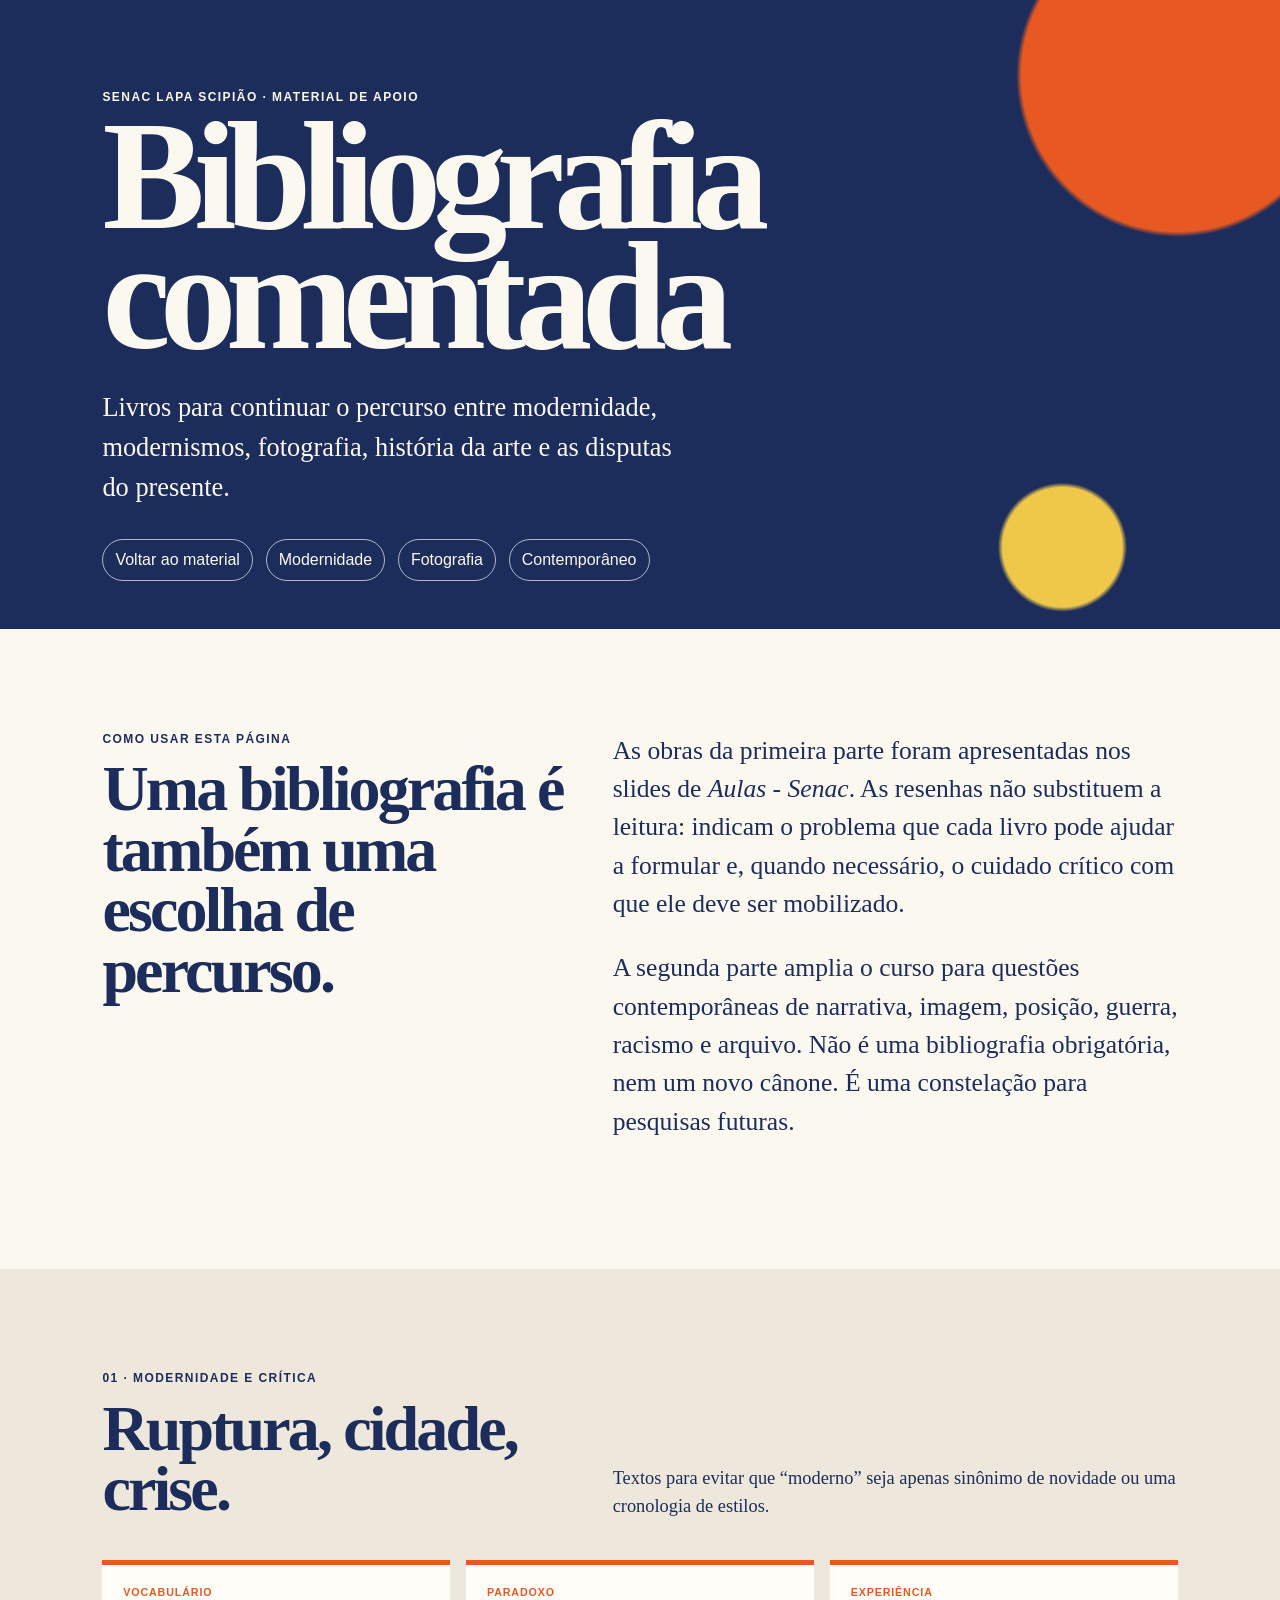
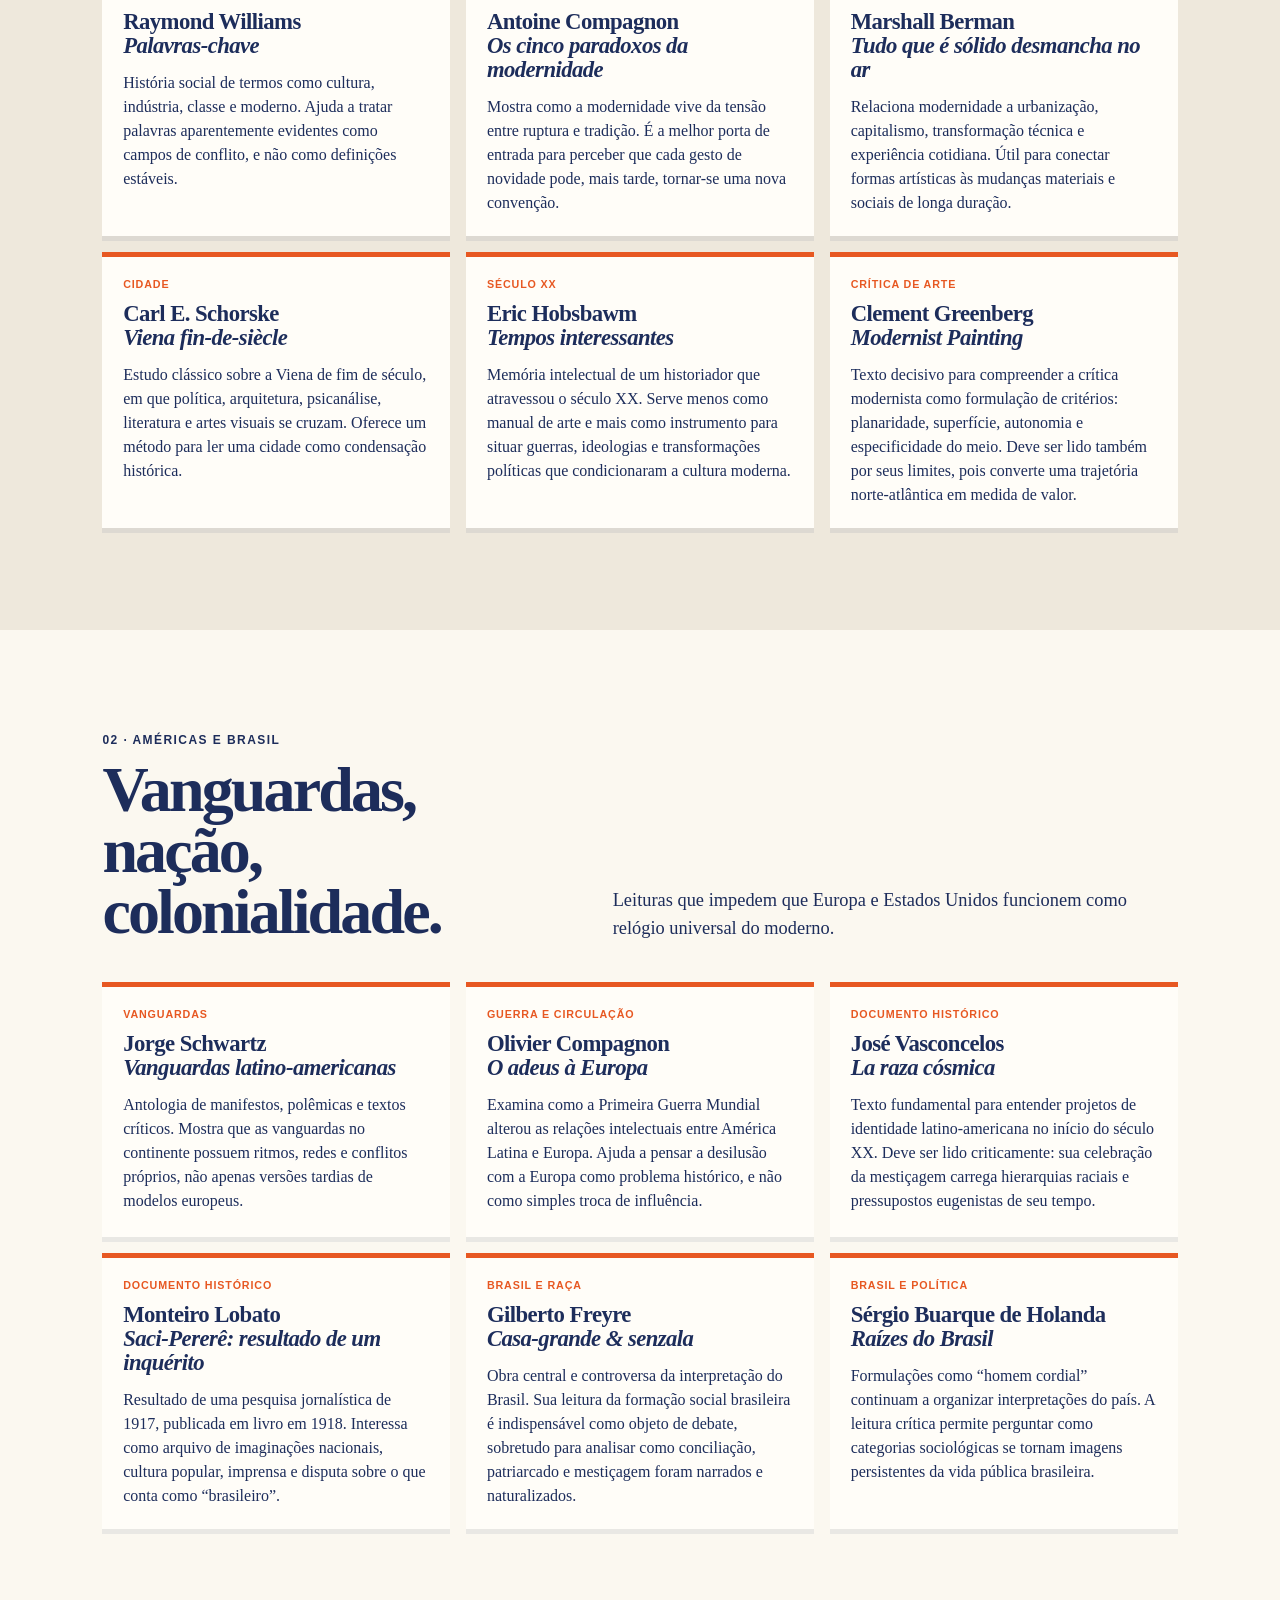
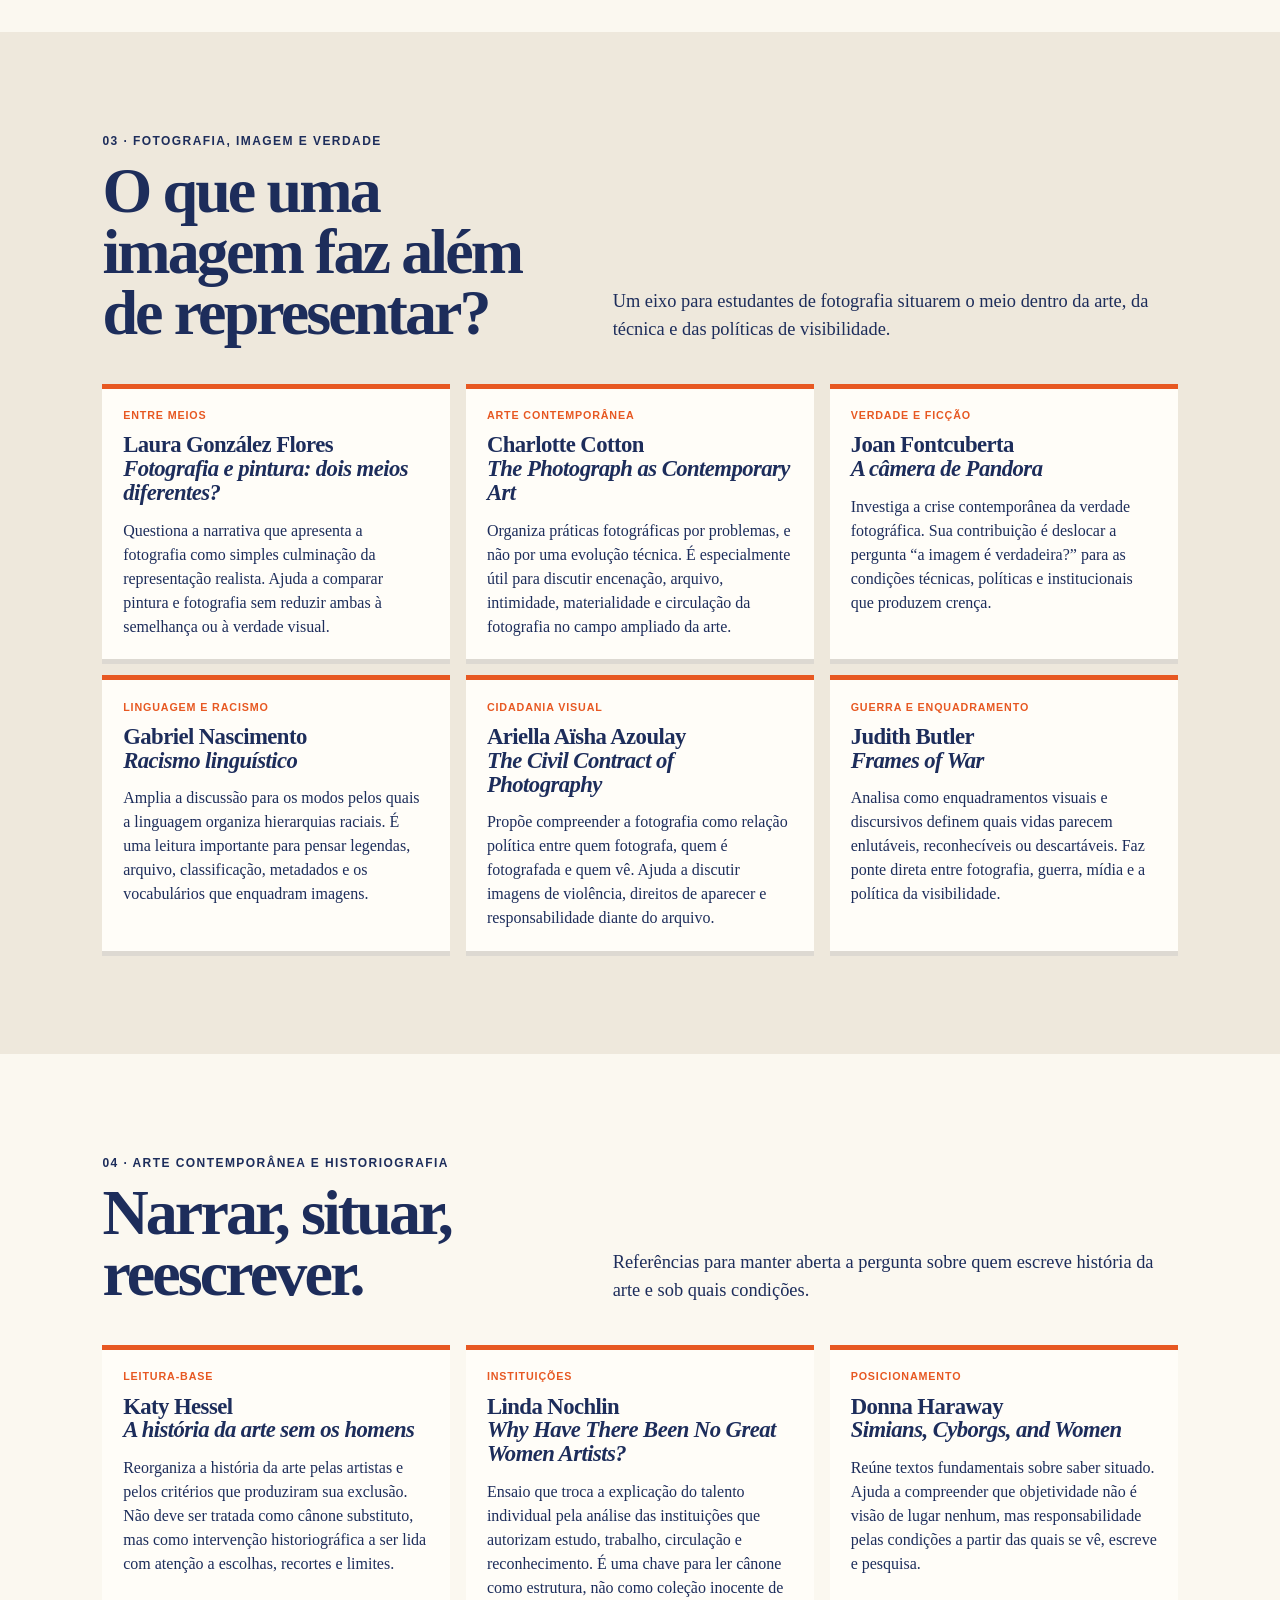
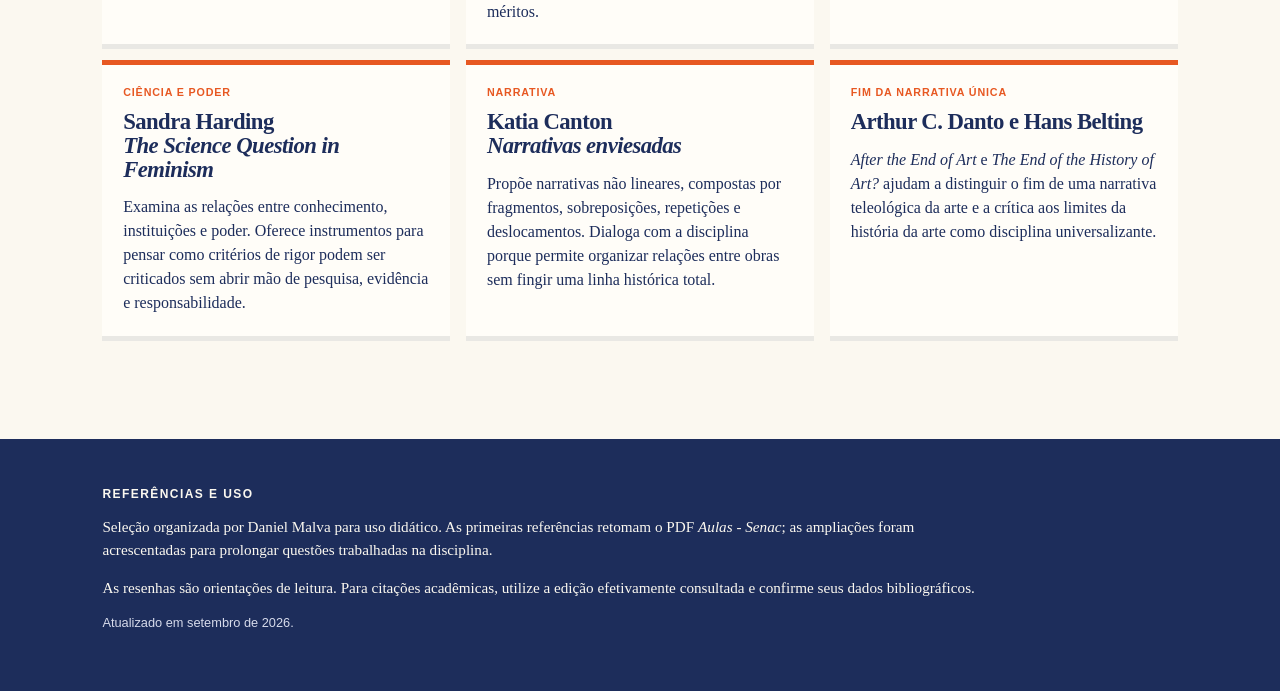
==== bibliografia.html @ ecb574e6 "Adiciona bibliografia comentada ao material de modernismo" ====
<!doctype html>
<html lang="pt-BR">
  <head>
    <meta charset="utf-8">
    <meta name="viewport" content="width=device-width, initial-scale=1">
    <meta name="description" content="Bibliografia comentada para o material Moderno e modernismo do Senac Lapa Scipião.">
    <title>Bibliografia comentada | Moderno e modernismo</title>
    <link rel="stylesheet" href="assets/styles.css">
  </head>
  <body>
    <a class="skip-link" href="#conteudo">Ir para o conteúdo</a>
    <header class="hero bibliography-hero">
      <p class="eyebrow">Senac Lapa Scipião · material de apoio</p>
      <h1>Bibliografia<br>comentada</h1>
      <p class="hero-copy">Livros para continuar o percurso entre modernidade, modernismos, fotografia, história da arte e as disputas do presente.</p>
      <nav aria-label="Navegação principal"><a href="index.html">Voltar ao material</a><a href="#modernidade">Modernidade</a><a href="#fotografia">Fotografia</a><a href="#contemporaneo">Contemporâneo</a></nav>
    </header>
    <main id="conteudo">
      <section class="section intro-grid" aria-labelledby="como-usar">
        <div><p class="eyebrow">Como usar esta página</p><h2 id="como-usar">Uma bibliografia é também uma escolha de percurso.</h2></div>
        <div class="prose"><p>As obras da primeira parte foram apresentadas nos slides de <em>Aulas - Senac</em>. As resenhas não substituem a leitura: indicam o problema que cada livro pode ajudar a formular e, quando necessário, o cuidado crítico com que ele deve ser mobilizado.</p><p>A segunda parte amplia o curso para questões contemporâneas de narrativa, imagem, posição, guerra, racismo e arquivo. Não é uma bibliografia obrigatória, nem um novo cânone. É uma constelação para pesquisas futuras.</p></div>
      </section>

      <section id="modernidade" class="section reading-section">
        <div class="section-heading"><div><p class="eyebrow">01 · modernidade e crítica</p><h2>Ruptura, cidade, crise.</h2></div><p>Textos para evitar que “moderno” seja apenas sinônimo de novidade ou uma cronologia de estilos.</p></div>
        <div class="reading-grid">
          <article class="reading-card"><p class="tag">Vocabulário</p><h3>Raymond Williams<br><em>Palavras-chave</em></h3><p>História social de termos como cultura, indústria, classe e moderno. Ajuda a tratar palavras aparentemente evidentes como campos de conflito, e não como definições estáveis.</p></article>
          <article class="reading-card"><p class="tag">Paradoxo</p><h3>Antoine Compagnon<br><em>Os cinco paradoxos da modernidade</em></h3><p>Mostra como a modernidade vive da tensão entre ruptura e tradição. É a melhor porta de entrada para perceber que cada gesto de novidade pode, mais tarde, tornar-se uma nova convenção.</p></article>
          <article class="reading-card"><p class="tag">Experiência</p><h3>Marshall Berman<br><em>Tudo que é sólido desmancha no ar</em></h3><p>Relaciona modernidade a urbanização, capitalismo, transformação técnica e experiência cotidiana. Útil para conectar formas artísticas às mudanças materiais e sociais de longa duração.</p></article>
          <article class="reading-card"><p class="tag">Cidade</p><h3>Carl E. Schorske<br><em>Viena fin-de-siècle</em></h3><p>Estudo clássico sobre a Viena de fim de século, em que política, arquitetura, psicanálise, literatura e artes visuais se cruzam. Oferece um método para ler uma cidade como condensação histórica.</p></article>
          <article class="reading-card"><p class="tag">Século XX</p><h3>Eric Hobsbawm<br><em>Tempos interessantes</em></h3><p>Memória intelectual de um historiador que atravessou o século XX. Serve menos como manual de arte e mais como instrumento para situar guerras, ideologias e transformações políticas que condicionaram a cultura moderna.</p></article>
          <article class="reading-card"><p class="tag">Crítica de arte</p><h3>Clement Greenberg<br><em>Modernist Painting</em></h3><p>Texto decisivo para compreender a crítica modernista como formulação de critérios: planaridade, superfície, autonomia e especificidade do meio. Deve ser lido também por seus limites, pois converte uma trajetória norte-atlântica em medida de valor.</p></article>
        </div>
      </section>

      <section class="section reading-section" aria-labelledby="americas">
        <div class="section-heading"><div><p class="eyebrow">02 · Américas e Brasil</p><h2 id="americas">Vanguardas, nação, colonialidade.</h2></div><p>Leituras que impedem que Europa e Estados Unidos funcionem como relógio universal do moderno.</p></div>
        <div class="reading-grid">
          <article class="reading-card"><p class="tag">Vanguardas</p><h3>Jorge Schwartz<br><em>Vanguardas latino-americanas</em></h3><p>Antologia de manifestos, polêmicas e textos críticos. Mostra que as vanguardas no continente possuem ritmos, redes e conflitos próprios, não apenas versões tardias de modelos europeus.</p></article>
          <article class="reading-card"><p class="tag">Guerra e circulação</p><h3>Olivier Compagnon<br><em>O adeus à Europa</em></h3><p>Examina como a Primeira Guerra Mundial alterou as relações intelectuais entre América Latina e Europa. Ajuda a pensar a desilusão com a Europa como problema histórico, e não como simples troca de influência.</p></article>
          <article class="reading-card"><p class="tag">Documento histórico</p><h3>José Vasconcelos<br><em>La raza cósmica</em></h3><p>Texto fundamental para entender projetos de identidade latino-americana no início do século XX. Deve ser lido criticamente: sua celebração da mestiçagem carrega hierarquias raciais e pressupostos eugenistas de seu tempo.</p></article>
          <article class="reading-card"><p class="tag">Documento histórico</p><h3>Monteiro Lobato<br><em>Saci-Pererê: resultado de um inquérito</em></h3><p>Resultado de uma pesquisa jornalística de 1917, publicada em livro em 1918. Interessa como arquivo de imaginações nacionais, cultura popular, imprensa e disputa sobre o que conta como “brasileiro”.</p></article>
          <article class="reading-card"><p class="tag">Brasil e raça</p><h3>Gilberto Freyre<br><em>Casa-grande &amp; senzala</em></h3><p>Obra central e controversa da interpretação do Brasil. Sua leitura da formação social brasileira é indispensável como objeto de debate, sobretudo para analisar como conciliação, patriarcado e mestiçagem foram narrados e naturalizados.</p></article>
          <article class="reading-card"><p class="tag">Brasil e política</p><h3>Sérgio Buarque de Holanda<br><em>Raízes do Brasil</em></h3><p>Formulações como “homem cordial” continuam a organizar interpretações do país. A leitura crítica permite perguntar como categorias sociológicas se tornam imagens persistentes da vida pública brasileira.</p></article>
        </div>
      </section>

      <section id="fotografia" class="section reading-section">
        <div class="section-heading"><div><p class="eyebrow">03 · fotografia, imagem e verdade</p><h2>O que uma imagem faz além de representar?</h2></div><p>Um eixo para estudantes de fotografia situarem o meio dentro da arte, da técnica e das políticas de visibilidade.</p></div>
        <div class="reading-grid">
          <article class="reading-card"><p class="tag">Entre meios</p><h3>Laura González Flores<br><em>Fotografia e pintura: dois meios diferentes?</em></h3><p>Questiona a narrativa que apresenta a fotografia como simples culminação da representação realista. Ajuda a comparar pintura e fotografia sem reduzir ambas à semelhança ou à verdade visual.</p></article>
          <article class="reading-card"><p class="tag">Arte contemporânea</p><h3>Charlotte Cotton<br><em>The Photograph as Contemporary Art</em></h3><p>Organiza práticas fotográficas por problemas, e não por uma evolução técnica. É especialmente útil para discutir encenação, arquivo, intimidade, materialidade e circulação da fotografia no campo ampliado da arte.</p></article>
          <article class="reading-card"><p class="tag">Verdade e ficção</p><h3>Joan Fontcuberta<br><em>A câmera de Pandora</em></h3><p>Investiga a crise contemporânea da verdade fotográfica. Sua contribuição é deslocar a pergunta “a imagem é verdadeira?” para as condições técnicas, políticas e institucionais que produzem crença.</p></article>
          <article class="reading-card"><p class="tag">Linguagem e racismo</p><h3>Gabriel Nascimento<br><em>Racismo linguístico</em></h3><p>Amplia a discussão para os modos pelos quais a linguagem organiza hierarquias raciais. É uma leitura importante para pensar legendas, arquivo, classificação, metadados e os vocabulários que enquadram imagens.</p></article>
          <article class="reading-card"><p class="tag">Cidadania visual</p><h3>Ariella Aïsha Azoulay<br><em>The Civil Contract of Photography</em></h3><p>Propõe compreender a fotografia como relação política entre quem fotografa, quem é fotografada e quem vê. Ajuda a discutir imagens de violência, direitos de aparecer e responsabilidade diante do arquivo.</p></article>
          <article class="reading-card"><p class="tag">Guerra e enquadramento</p><h3>Judith Butler<br><em>Frames of War</em></h3><p>Analisa como enquadramentos visuais e discursivos definem quais vidas parecem enlutáveis, reconhecíveis ou descartáveis. Faz ponte direta entre fotografia, guerra, mídia e a política da visibilidade.</p></article>
        </div>
      </section>

      <section id="contemporaneo" class="section reading-section">
        <div class="section-heading"><div><p class="eyebrow">04 · arte contemporânea e historiografia</p><h2>Narrar, situar, reescrever.</h2></div><p>Referências para manter aberta a pergunta sobre quem escreve história da arte e sob quais condições.</p></div>
        <div class="reading-grid">
          <article class="reading-card"><p class="tag">Leitura-base</p><h3>Katy Hessel<br><em>A história da arte sem os homens</em></h3><p>Reorganiza a história da arte pelas artistas e pelos critérios que produziram sua exclusão. Não deve ser tratada como cânone substituto, mas como intervenção historiográfica a ser lida com atenção a escolhas, recortes e limites.</p></article>
          <article class="reading-card"><p class="tag">Instituições</p><h3>Linda Nochlin<br><em>Why Have There Been No Great Women Artists?</em></h3><p>Ensaio que troca a explicação do talento individual pela análise das instituições que autorizam estudo, trabalho, circulação e reconhecimento. É uma chave para ler cânone como estrutura, não como coleção inocente de méritos.</p></article>
          <article class="reading-card"><p class="tag">Posicionamento</p><h3>Donna Haraway<br><em>Simians, Cyborgs, and Women</em></h3><p>Reúne textos fundamentais sobre saber situado. Ajuda a compreender que objetividade não é visão de lugar nenhum, mas responsabilidade pelas condições a partir das quais se vê, escreve e pesquisa.</p></article>
          <article class="reading-card"><p class="tag">Ciência e poder</p><h3>Sandra Harding<br><em>The Science Question in Feminism</em></h3><p>Examina as relações entre conhecimento, instituições e poder. Oferece instrumentos para pensar como critérios de rigor podem ser criticados sem abrir mão de pesquisa, evidência e responsabilidade.</p></article>
          <article class="reading-card"><p class="tag">Narrativa</p><h3>Katia Canton<br><em>Narrativas enviesadas</em></h3><p>Propõe narrativas não lineares, compostas por fragmentos, sobreposições, repetições e deslocamentos. Dialoga com a disciplina porque permite organizar relações entre obras sem fingir uma linha histórica total.</p></article>
          <article class="reading-card"><p class="tag">Fim da narrativa única</p><h3>Arthur C. Danto e Hans Belting</h3><p><em>After the End of Art</em> e <em>The End of the History of Art?</em> ajudam a distinguir o fim de uma narrativa teleológica da arte e a crítica aos limites da história da arte como disciplina universalizante.</p></article>
        </div>
      </section>
    </main>
    <footer><p class="eyebrow">Referências e uso</p><p>Seleção organizada por Daniel Malva para uso didático. As primeiras referências retomam o PDF <em>Aulas - Senac</em>; as ampliações foram acrescentadas para prolongar questões trabalhadas na disciplina.</p><p>As resenhas são orientações de leitura. Para citações acadêmicas, utilize a edição efetivamente consultada e confirme seus dados bibliográficos.</p><p class="footer-note">Atualizado em setembro de 2026.</p></footer>
  </body>
</html>
---- assets/styles.css ----
:root {
  --ink: #1d2d5b;
  --paper: #fbf8f0;
  --accent: #e75822;
  --yellow: #efc84a;
  --line: #c7c1b4;
  --muted: #5e615f;
}

* { box-sizing: border-box; }
html { scroll-behavior: smooth; }
body {
  margin: 0;
  color: var(--ink);
  background: var(--paper);
  font-family: Georgia, "Times New Roman", serif;
  line-height: 1.5;
  overflow-x: hidden;
}

.skip-link { position: absolute; left: -9999px; }
.skip-link:focus { left: 1rem; top: 1rem; z-index: 20; background: #fff; padding: .5rem; }

.hero {
  min-height: 75vh;
  padding: clamp(2rem, 7vw, 7rem) clamp(1.3rem, 8vw, 10rem) 3rem;
  display: grid;
  align-content: center;
  background: var(--ink);
  color: var(--paper);
  overflow: hidden;
  background-image: radial-gradient(circle at 92% 12%, var(--accent) 0 12%, transparent 12.4%), radial-gradient(circle at 83% 87%, var(--yellow) 0 5%, transparent 5.4%);
}

.eyebrow { margin: 0 0 .8rem; text-transform: uppercase; letter-spacing: .12em; font: 700 .75rem/1.2 Arial, sans-serif; }
h1, h2, p { max-width: 70rem; }
h1 { max-width: 50rem; margin: 0; font-size: clamp(4rem, 12vw, 10rem); line-height: .78; letter-spacing: -.07em; }
h2 { margin: 0; font-size: clamp(2.2rem, 5vw, 4.7rem); line-height: .95; letter-spacing: -.045em; }
.hero-copy { max-width: 36rem; margin: 2rem 0; font-size: clamp(1.15rem, 2.2vw, 1.65rem); }
nav { display: flex; flex-wrap: wrap; gap: .8rem; font-family: Arial, sans-serif; }
nav a { color: inherit; border: 1px solid rgba(255,255,255,.65); padding: .5rem .75rem; text-decoration: none; border-radius: 999px; }
nav a:hover, nav a:focus { color: var(--ink); background: var(--paper); }

.section { padding: clamp(3.5rem, 8vw, 8rem) clamp(1.3rem, 8vw, 10rem); }
.intro-grid, .section-heading, .pathways { display: grid; grid-template-columns: minmax(0, .9fr) minmax(0, 1.1fr); gap: 3rem; }
.prose { font-size: clamp(1.2rem, 2vw, 1.6rem); }
.prose p:first-child { margin-top: 0; }
.quote-band { color: var(--paper); background: var(--accent); }
.quote-band p { margin: 0 0 1rem; font-size: clamp(1.6rem, 3.5vw, 3.2rem); line-height: 1.05; max-width: 60rem; }
.quote-band span { font-family: Arial, sans-serif; }
.section-heading > p { margin: 0; font-size: 1.15rem; align-self: end; }

.filters { display: flex; flex-wrap: wrap; gap: .55rem; margin: 2.5rem 0 1.5rem; }
.filter { border: 1px solid var(--ink); color: var(--ink); background: transparent; border-radius: 999px; padding: .5rem .75rem; font: 600 .85rem/1 Arial, sans-serif; cursor: pointer; }
.filter:hover, .filter:focus, .filter.is-active { background: var(--ink); color: var(--paper); }
.gallery { display: grid; grid-template-columns: repeat(auto-fit, minmax(220px, 1fr)); gap: 1rem; }
.card { display: grid; margin: 0; border: 1px solid var(--line); background: #fffdf8; }
.card[hidden] { display: none; }
.card img { display: block; width: 100%; aspect-ratio: 4 / 3; object-fit: cover; background: #e9e2d3; }
.card figcaption { padding: .9rem; }
.card figcaption span { display: block; color: var(--accent); text-transform: uppercase; letter-spacing: .08em; font: 700 .65rem/1.2 Arial, sans-serif; }
.card strong { display: block; margin: .4rem 0 .2rem; font-size: 1.2rem; }
.card small { color: var(--muted); font: .78rem/1.35 Arial, sans-serif; }

.pathways { background: #eee8dc; }
.pathways ol { margin: 0; padding-left: 1.4rem; font-size: 1.1rem; }
.pathways li { margin: 0 0 1.2rem; padding-left: .3rem; }
.questions { background: var(--yellow); }
.question-grid { display: grid; grid-template-columns: repeat(2, minmax(0, 1fr)); gap: 1px; margin-top: 2.5rem; background: var(--ink); border: 1px solid var(--ink); }
.question-grid p { margin: 0; padding: 1.2rem; background: var(--yellow); font-size: 1.25rem; }

.bibliography-hero { min-height: 62vh; }
.reading-section:nth-of-type(even) { background: #eee8dc; }
.reading-grid { display: grid; grid-template-columns: repeat(3, minmax(0, 1fr)); gap: 1rem; margin-top: 2.5rem; }
.reading-card { min-height: 255px; padding: 1.3rem; border-top: 5px solid var(--accent); background: #fffdf8; box-shadow: 0 5px 0 rgba(29,45,91,.08); }
.reading-card h3 { margin: .15rem 0 .85rem; font-size: 1.42rem; line-height: 1.05; letter-spacing: -.025em; }
.reading-card p { margin: 0; font-size: 1rem; }
.reading-card .tag { margin-bottom: .7rem; color: var(--accent); text-transform: uppercase; letter-spacing: .08em; font: 700 .67rem/1.2 Arial, sans-serif; }

footer { padding: 3rem clamp(1.3rem, 8vw, 10rem); background: var(--ink); color: var(--paper); font-size: .95rem; }
footer p { max-width: 55rem; }
.footer-note { color: #d7dbeb; font: .8rem Arial, sans-serif; }

@media (max-width: 720px) {
  .intro-grid, .section-heading, .pathways, .question-grid, .reading-grid { grid-template-columns: 1fr; }
  .hero { min-height: 65vh; }
  h1 {
    font-size: clamp(2.5rem, 11vw, 3.6rem);
    line-height: .96;
    letter-spacing: -.045em;
    max-inline-size: 100%;
    overflow-wrap: anywhere;
    padding-block: .08em;
  }
}
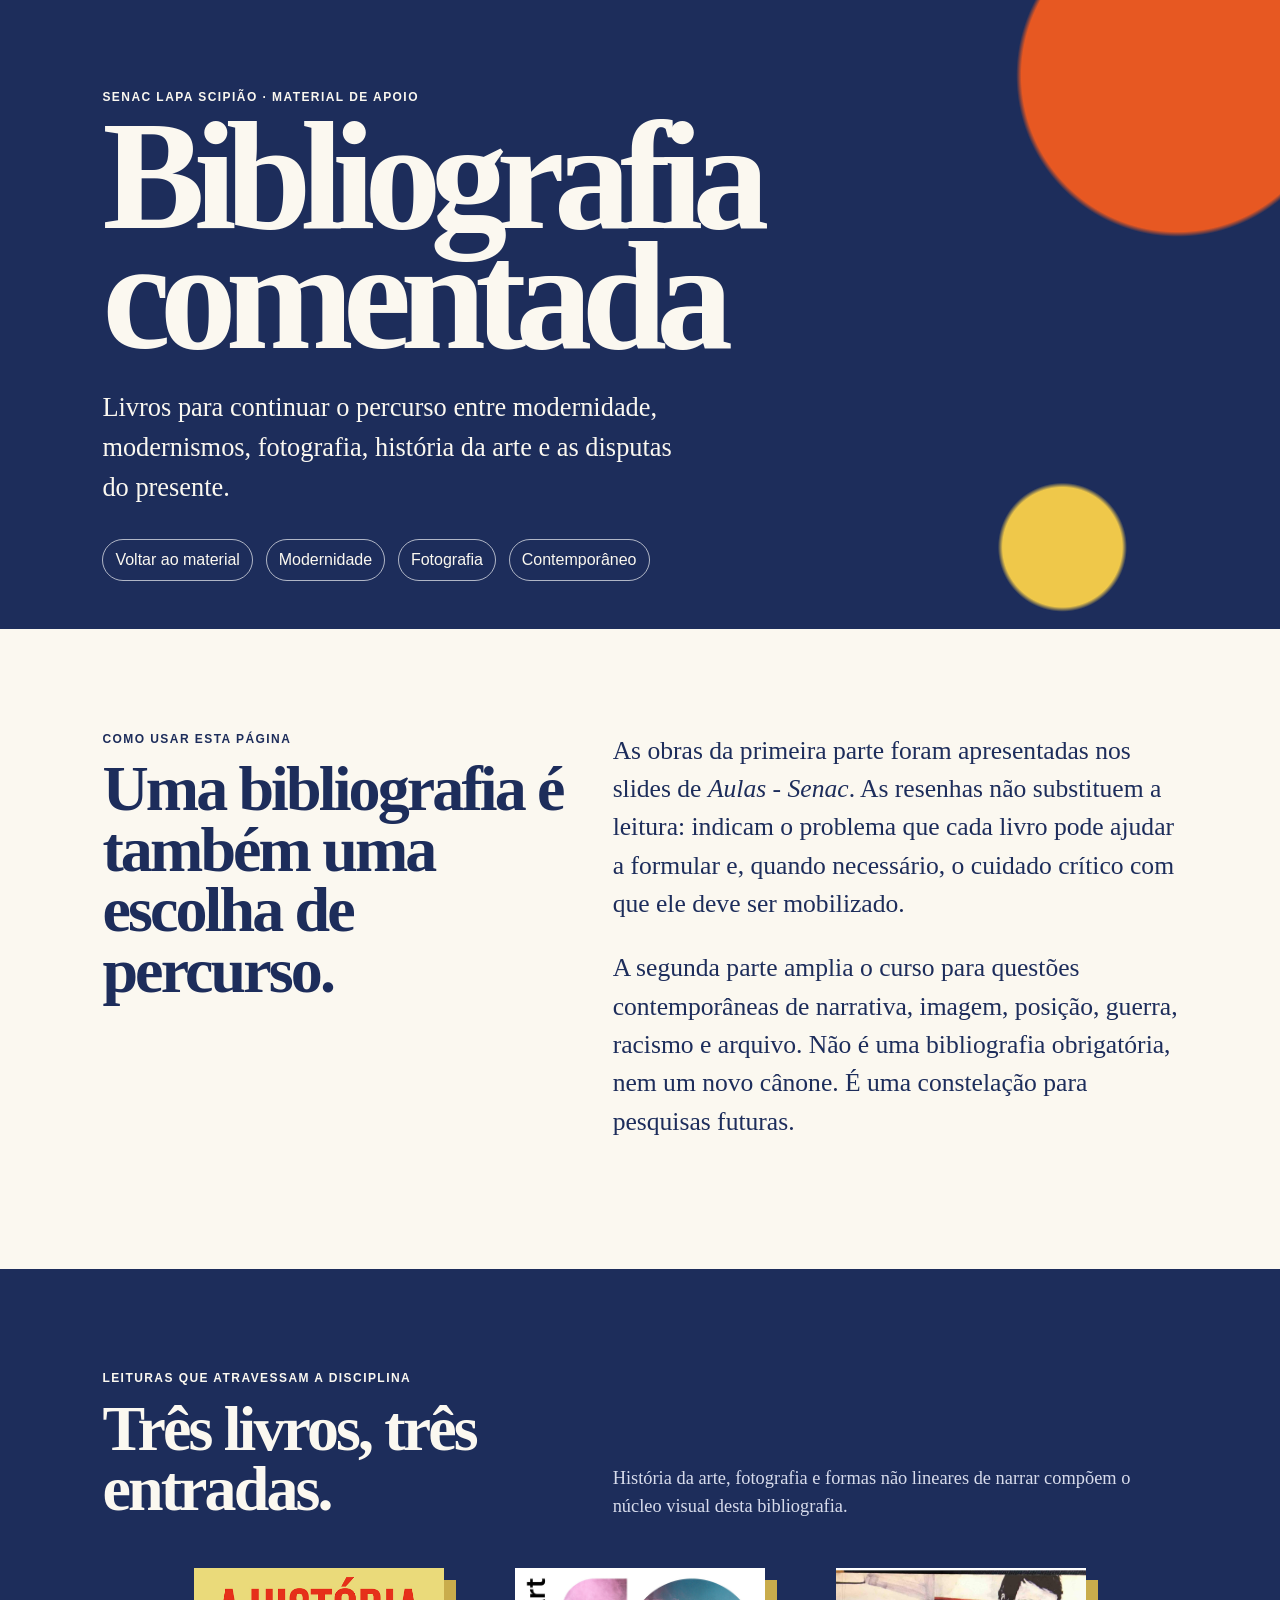
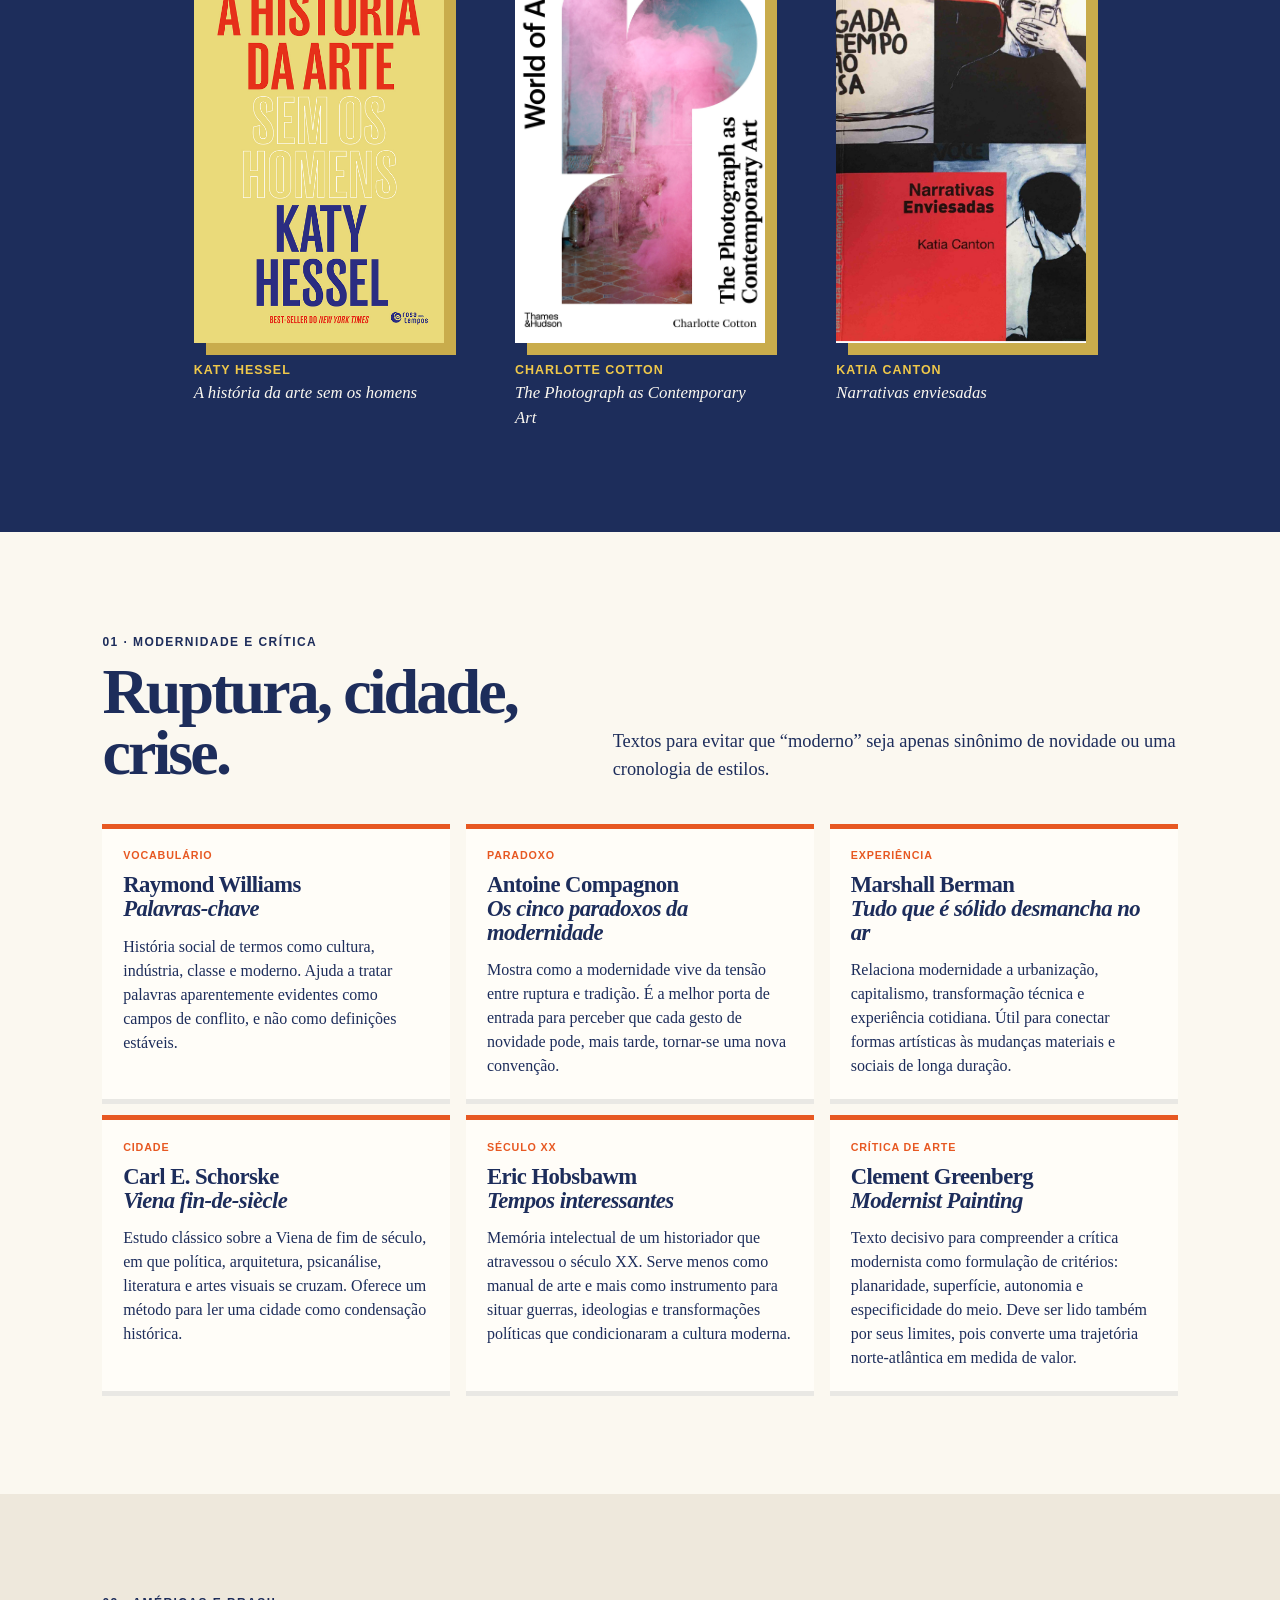
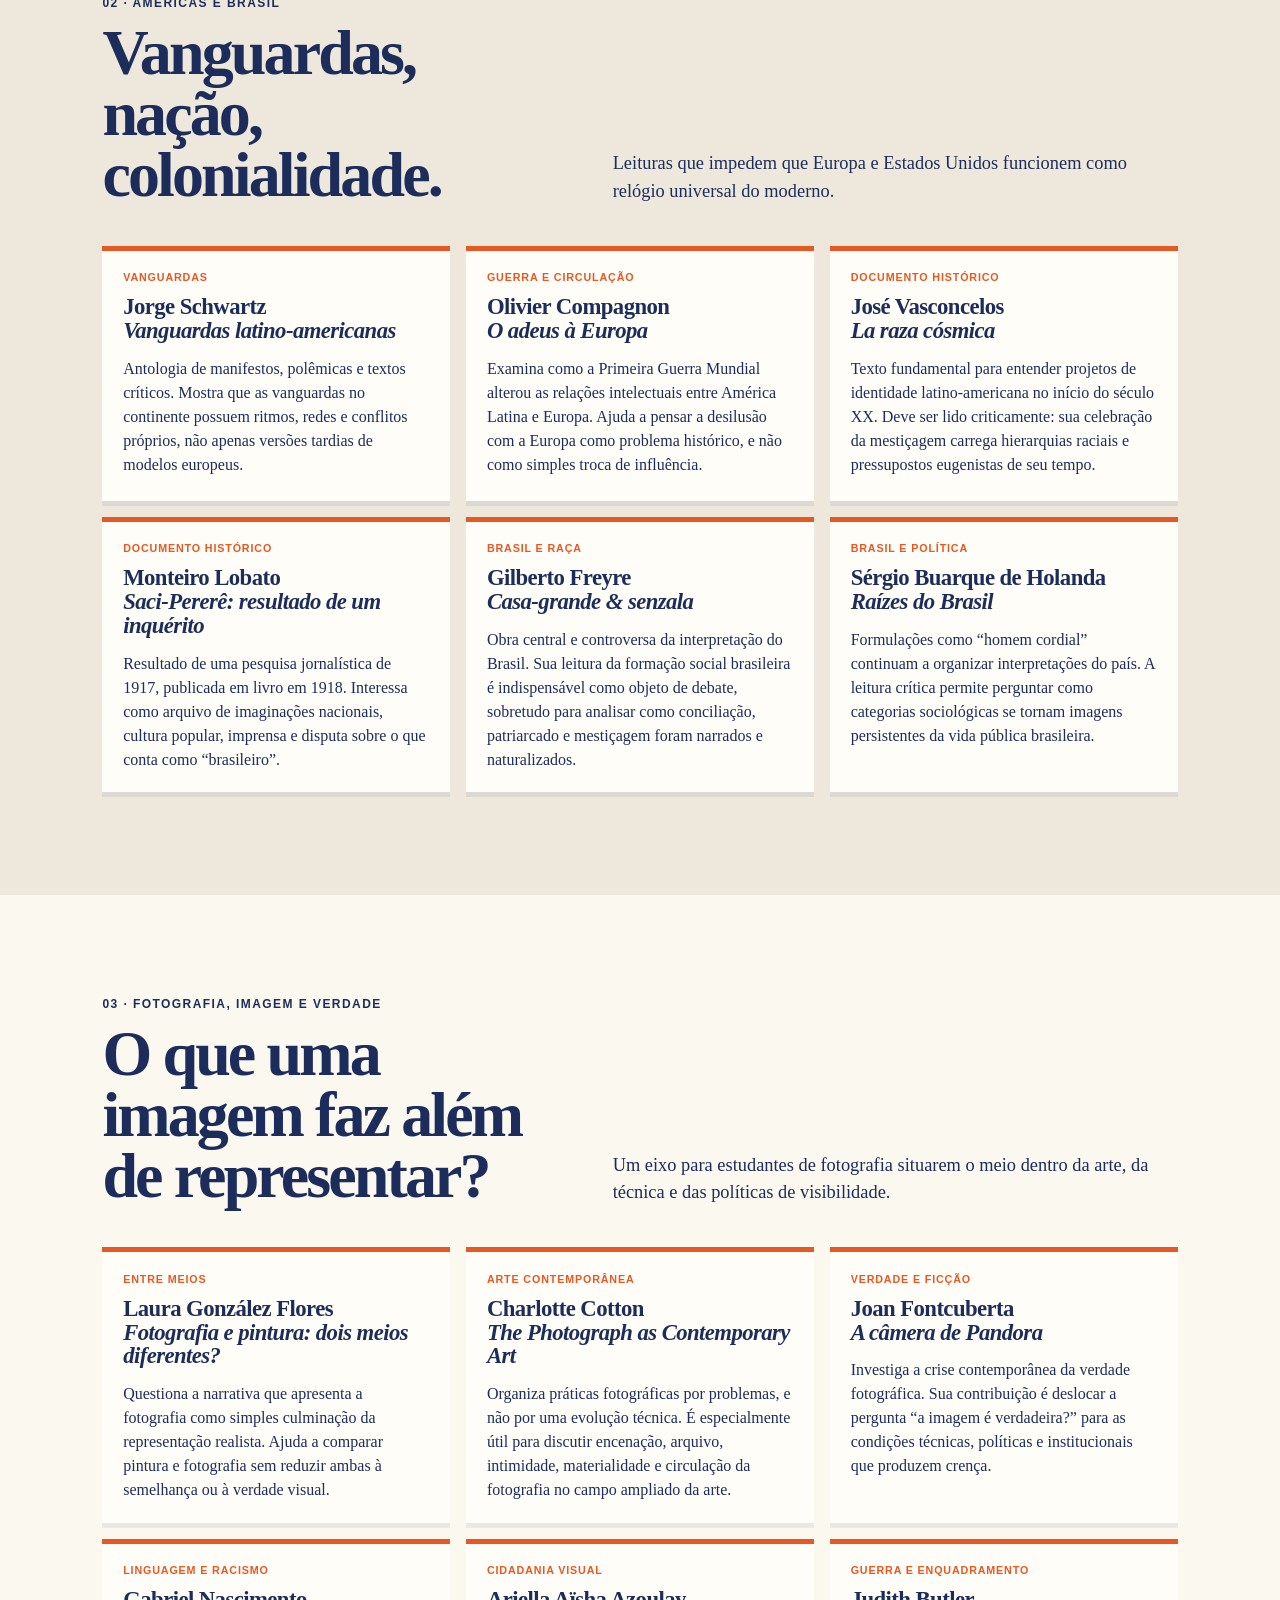
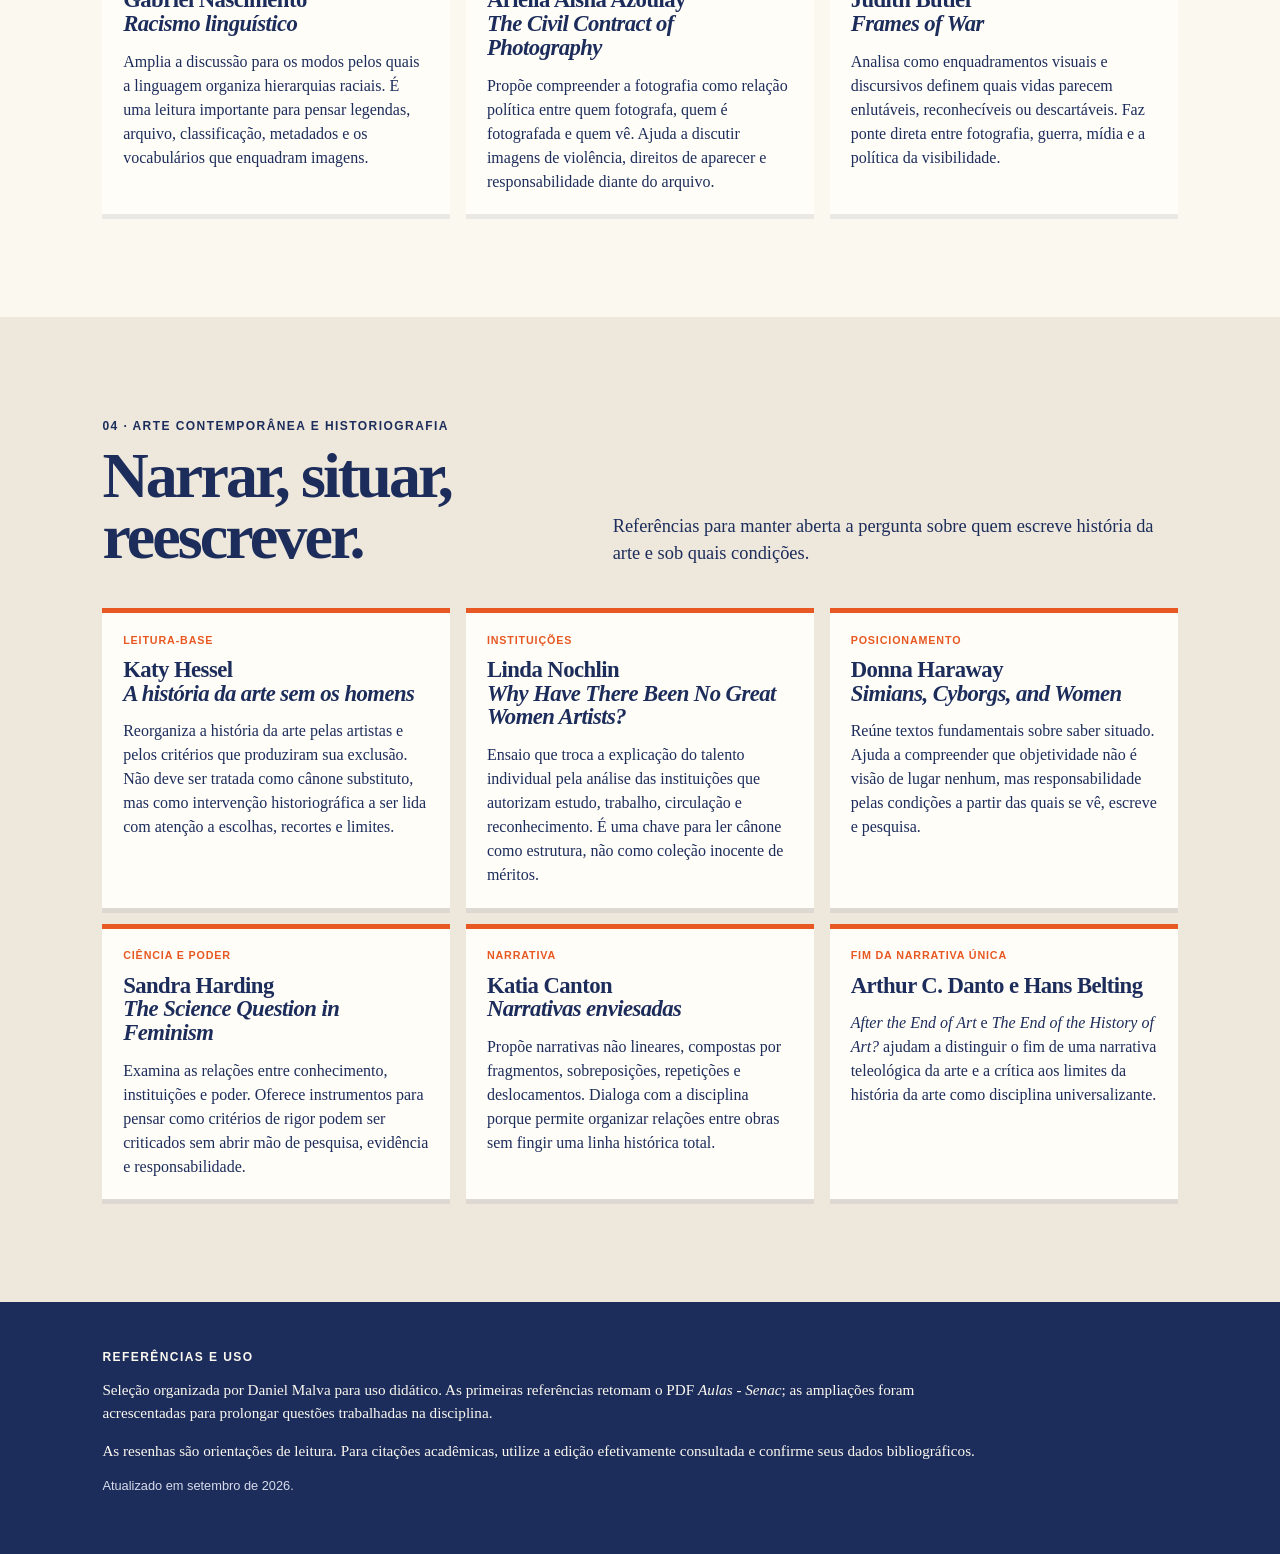
==== commit 74f962a3: "Adiciona capas às leituras centrais da bibliografia" ====
--- a/bibliografia.html
+++ b/bibliografia.html
@@ -19,6 +19,11 @@
       <section class="section intro-grid" aria-labelledby="como-usar">
         <div><p class="eyebrow">Como usar esta página</p><h2 id="como-usar">Uma bibliografia é também uma escolha de percurso.</h2></div>
         <div class="prose"><p>As obras da primeira parte foram apresentadas nos slides de <em>Aulas - Senac</em>. As resenhas não substituem a leitura: indicam o problema que cada livro pode ajudar a formular e, quando necessário, o cuidado crítico com que ele deve ser mobilizado.</p><p>A segunda parte amplia o curso para questões contemporâneas de narrativa, imagem, posição, guerra, racismo e arquivo. Não é uma bibliografia obrigatória, nem um novo cânone. É uma constelação para pesquisas futuras.</p></div>
+      </section>
+
+      <section class="section bookshelf-section" aria-labelledby="estantes-titulo">
+        <div class="section-heading"><div><p class="eyebrow">Leituras que atravessam a disciplina</p><h2 id="estantes-titulo">Três livros, três entradas.</h2></div><p>História da arte, fotografia e formas não lineares de narrar compõem o núcleo visual desta bibliografia.</p></div>
+        <div class="bookshelf"><figure><img src="assets/capa-katy-hessel.jpg" alt="Capa do livro A história da arte sem os homens, de Katy Hessel."><figcaption><strong>Katy Hessel</strong><em>A história da arte sem os homens</em></figcaption></figure><figure><img src="assets/capa-charlotte-cotton.jpg" alt="Capa do livro The Photograph as Contemporary Art, de Charlotte Cotton."><figcaption><strong>Charlotte Cotton</strong><em>The Photograph as Contemporary Art</em></figcaption></figure><figure><img src="assets/capa-katia-canton.jpg" alt="Capa do livro Narrativas enviesadas, de Katia Canton."><figcaption><strong>Katia Canton</strong><em>Narrativas enviesadas</em></figcaption></figure></div>
       </section>
 
       <section id="modernidade" class="section reading-section">
--- a/assets/styles.css
+++ b/assets/styles.css
@@ -76,13 +76,23 @@
 .reading-card h3 { margin: .15rem 0 .85rem; font-size: 1.42rem; line-height: 1.05; letter-spacing: -.025em; }
 .reading-card p { margin: 0; font-size: 1rem; }
 .reading-card .tag { margin-bottom: .7rem; color: var(--accent); text-transform: uppercase; letter-spacing: .08em; font: 700 .67rem/1.2 Arial, sans-serif; }
+.bookshelf-section { background: var(--ink); color: var(--paper); }
+.bookshelf-section h2 { color: var(--paper); }
+.bookshelf-section .section-heading > p { color: #d7dbeb; }
+.bookshelf { display: grid; grid-template-columns: repeat(3, minmax(0, 1fr)); gap: clamp(1.5rem, 5vw, 4.5rem); max-width: 900px; margin: 3rem auto 0; }
+.bookshelf figure { margin: 0; }
+.bookshelf img { display: block; width: 100%; max-width: 250px; aspect-ratio: 2 / 3; object-fit: cover; margin: 0 auto; box-shadow: 12px 12px 0 rgba(239,200,74,.82); }
+.bookshelf figcaption { max-width: 250px; margin: 1.1rem auto 0; font-size: 1.05rem; }
+.bookshelf figcaption strong, .bookshelf figcaption em { display: block; }
+.bookshelf figcaption strong { color: var(--yellow); font-family: Arial, sans-serif; font-size: .78rem; letter-spacing: .08em; text-transform: uppercase; }
 
 footer { padding: 3rem clamp(1.3rem, 8vw, 10rem); background: var(--ink); color: var(--paper); font-size: .95rem; }
 footer p { max-width: 55rem; }
 .footer-note { color: #d7dbeb; font: .8rem Arial, sans-serif; }
 
 @media (max-width: 720px) {
-  .intro-grid, .section-heading, .pathways, .question-grid, .reading-grid { grid-template-columns: 1fr; }
+  .intro-grid, .section-heading, .pathways, .question-grid, .reading-grid, .bookshelf { grid-template-columns: 1fr; }
+  .bookshelf { max-width: 250px; }
   .hero { min-height: 65vh; }
   h1 {
     font-size: clamp(2.5rem, 11vw, 3.6rem);
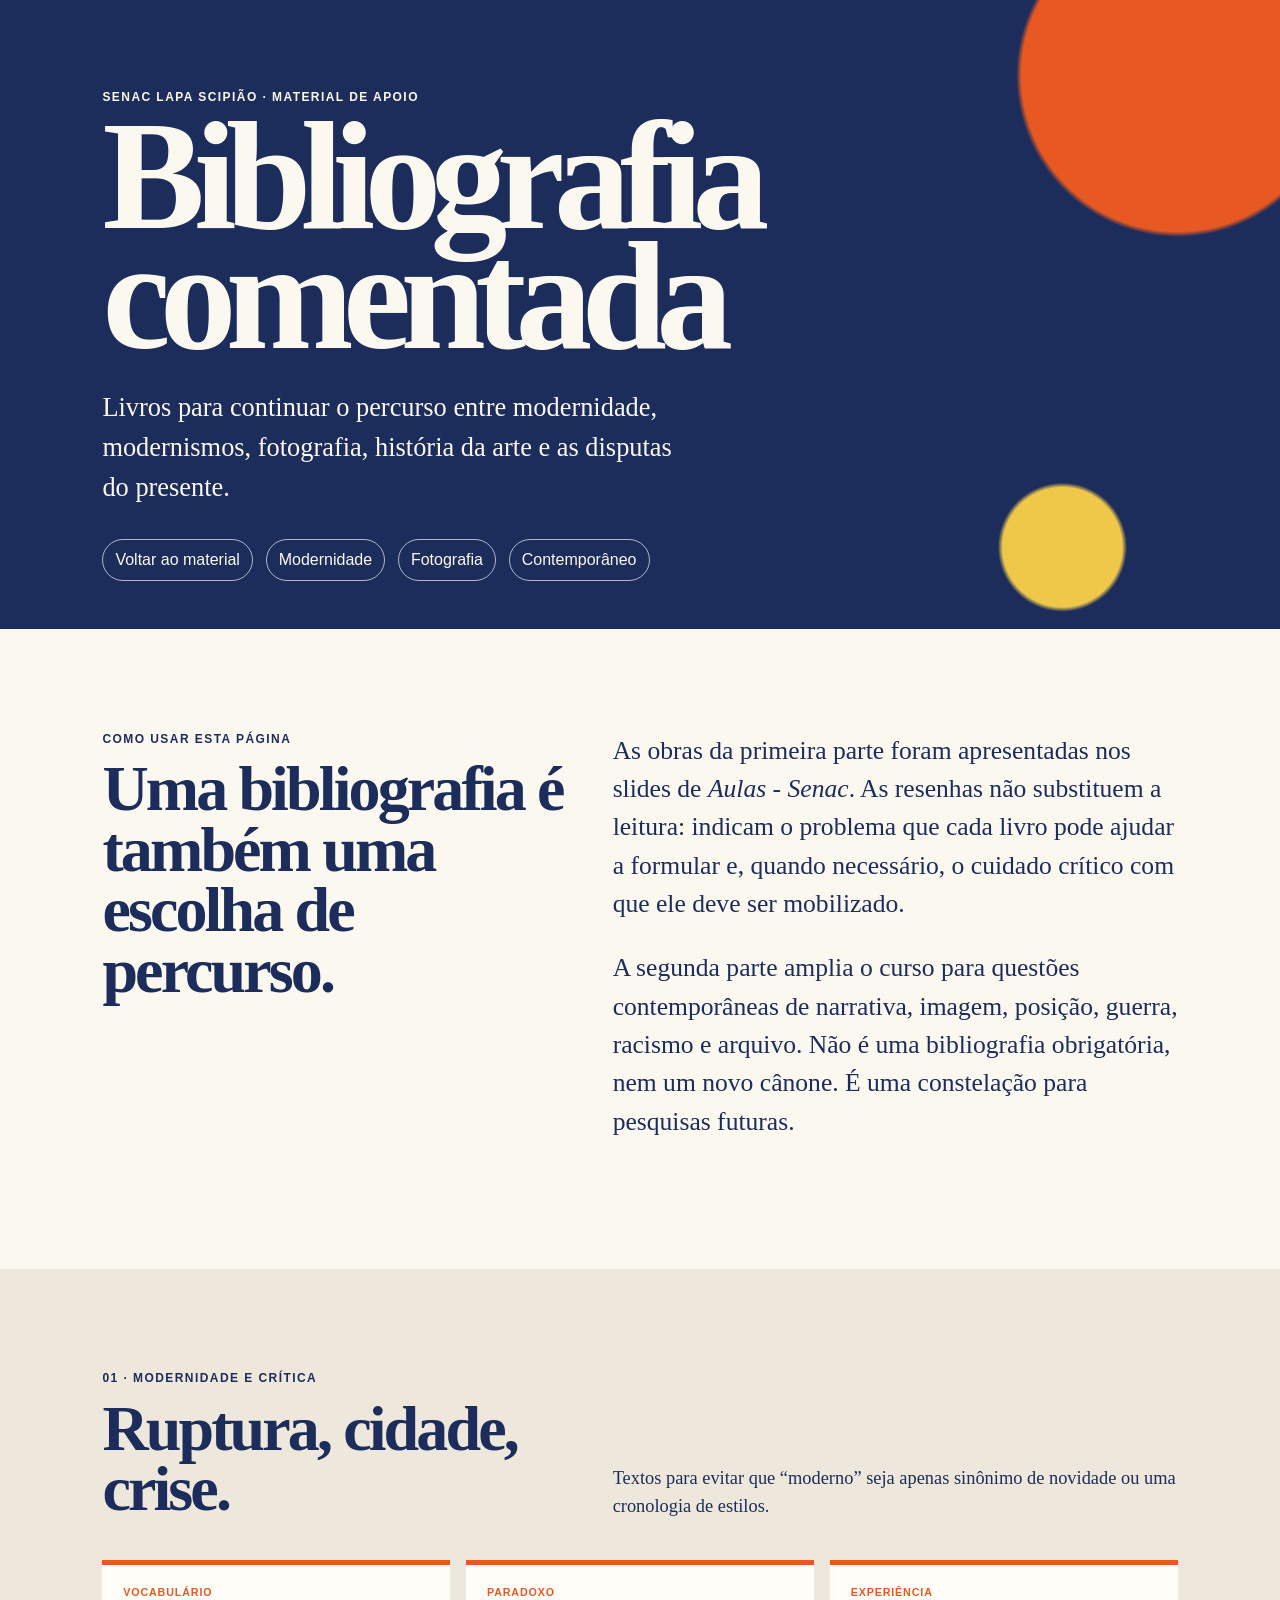
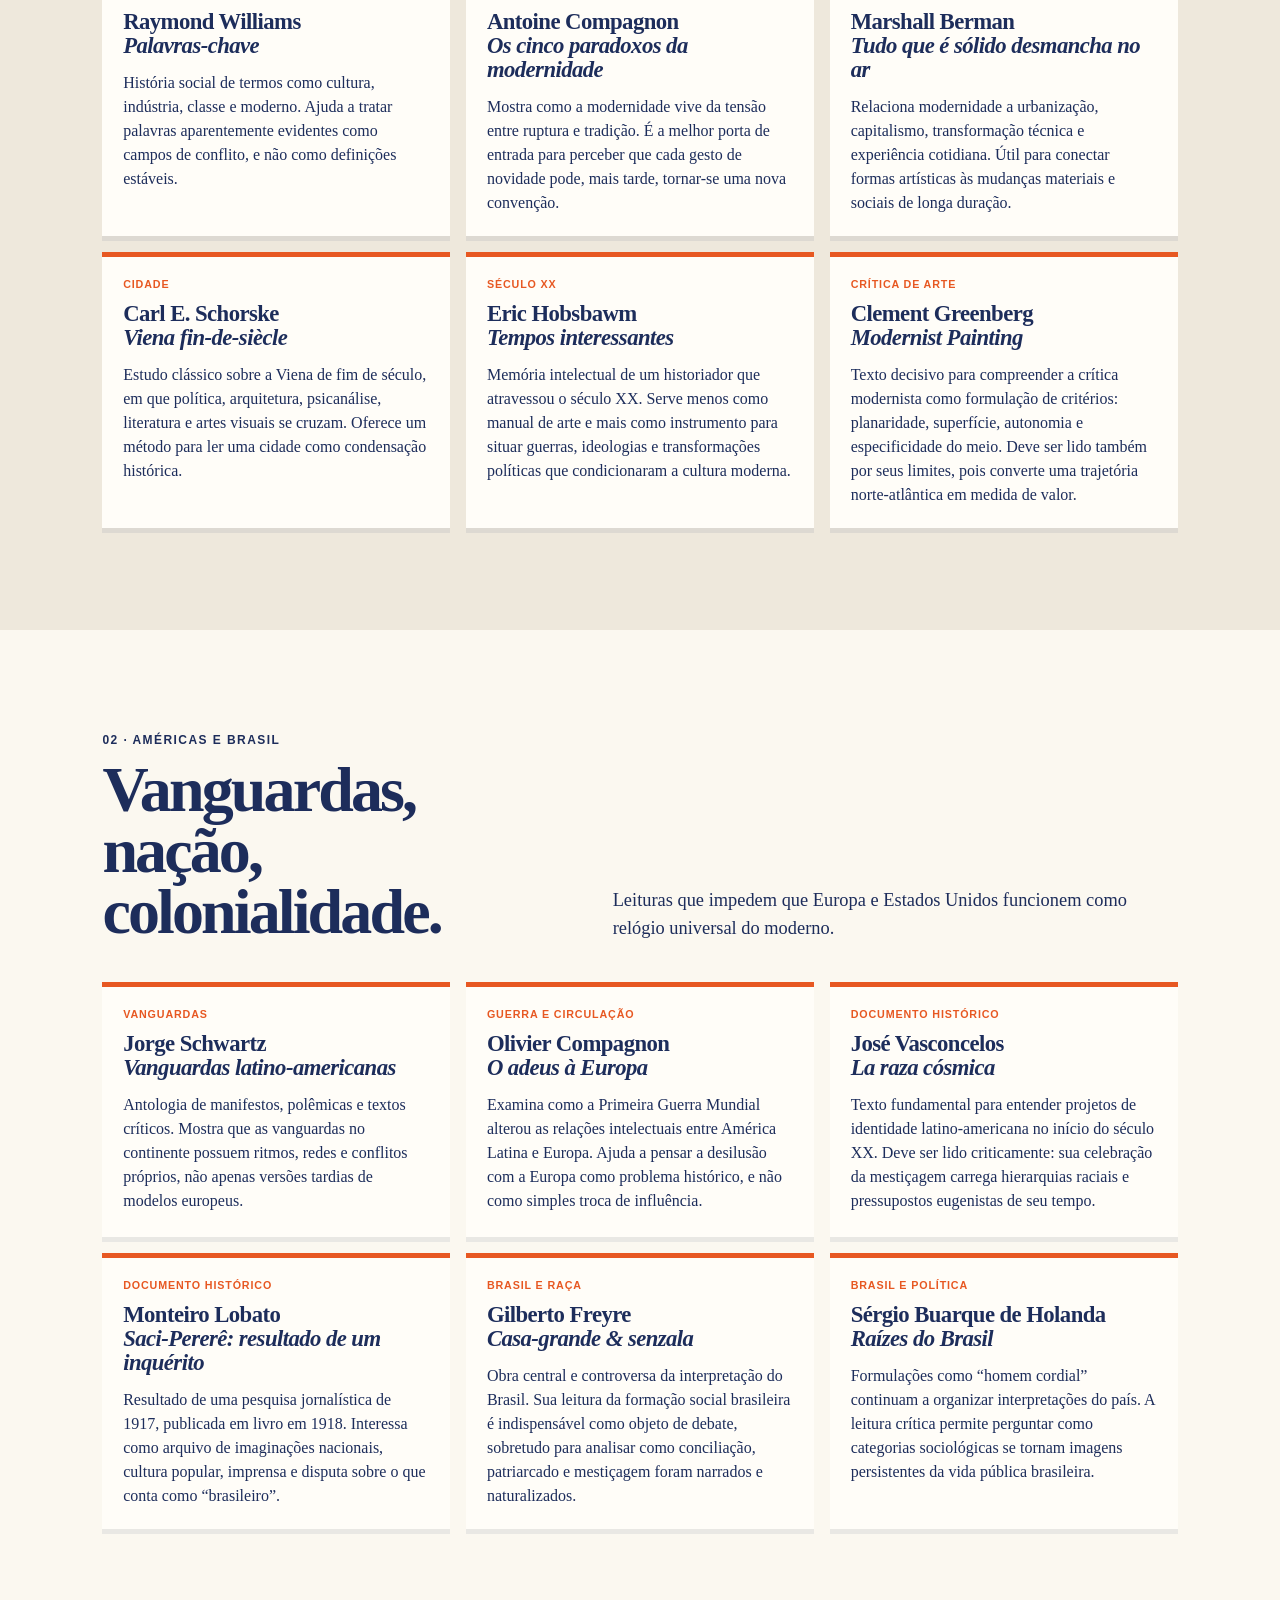
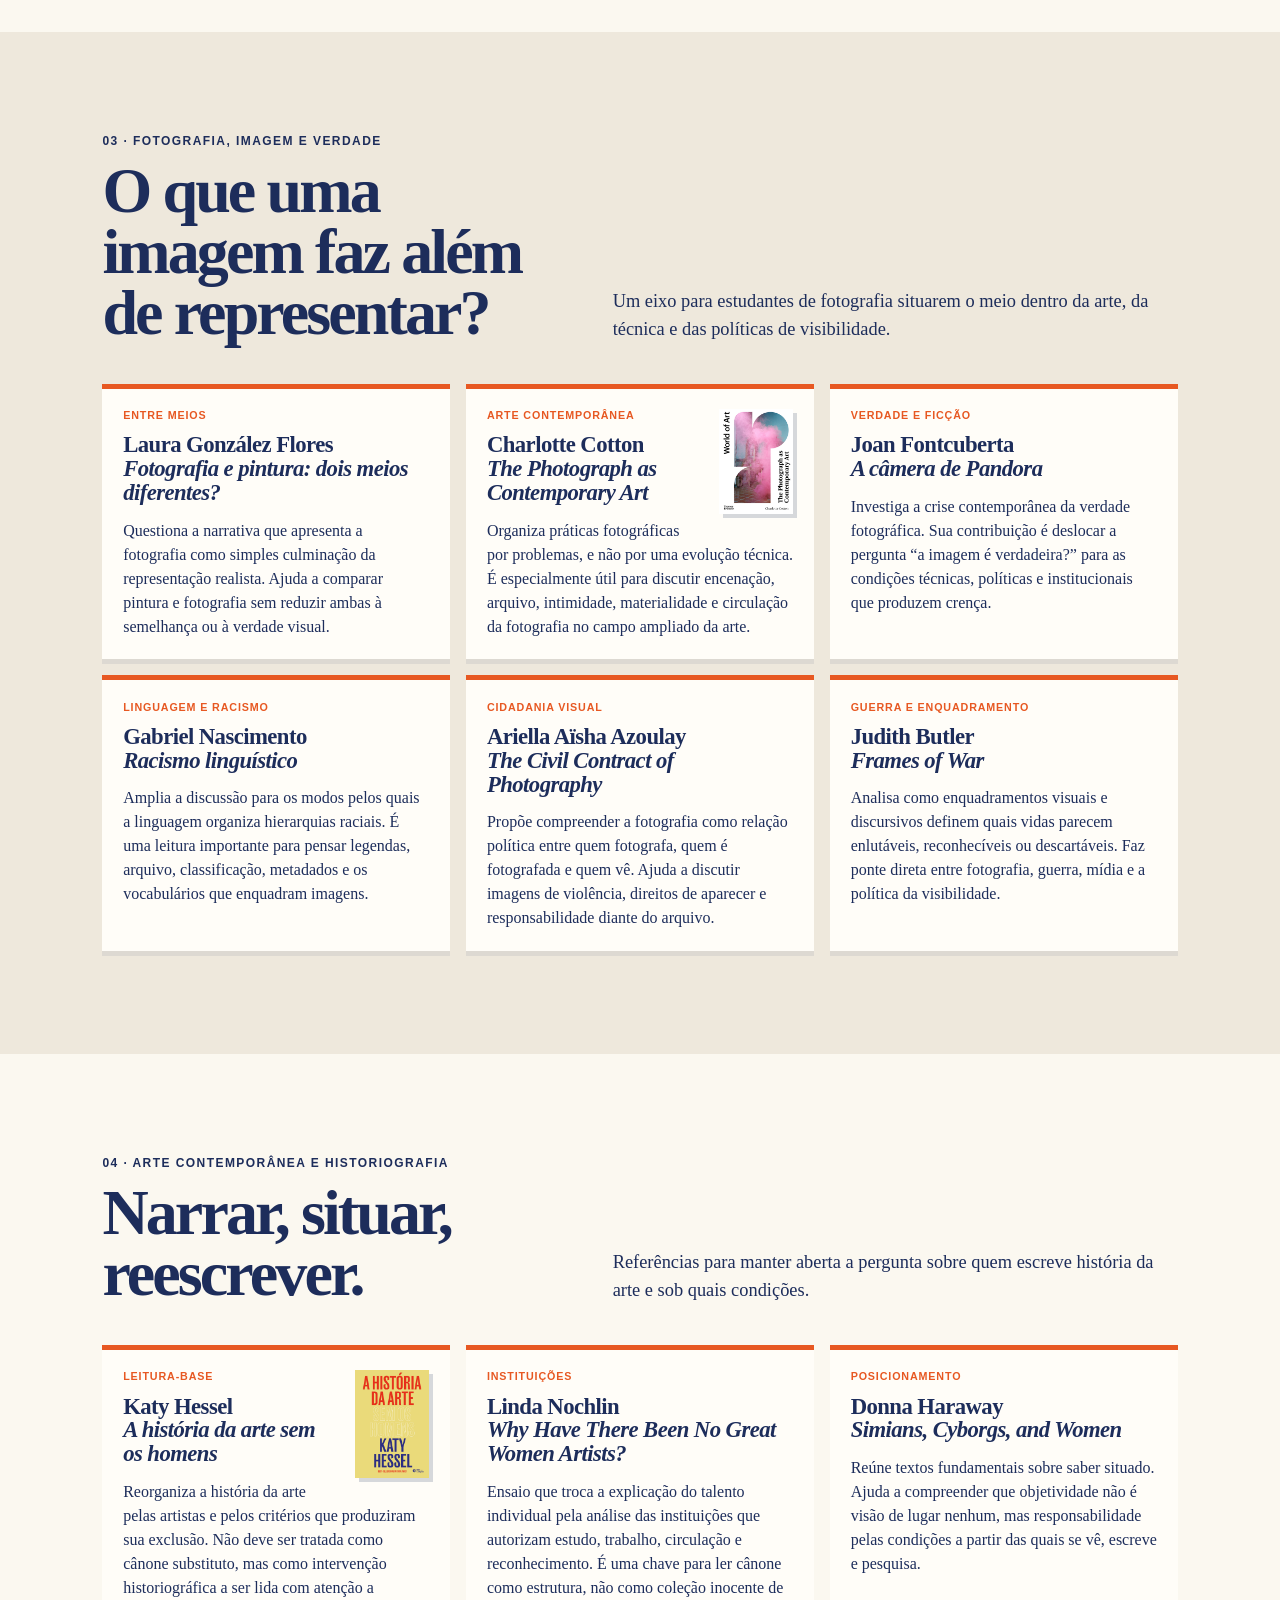
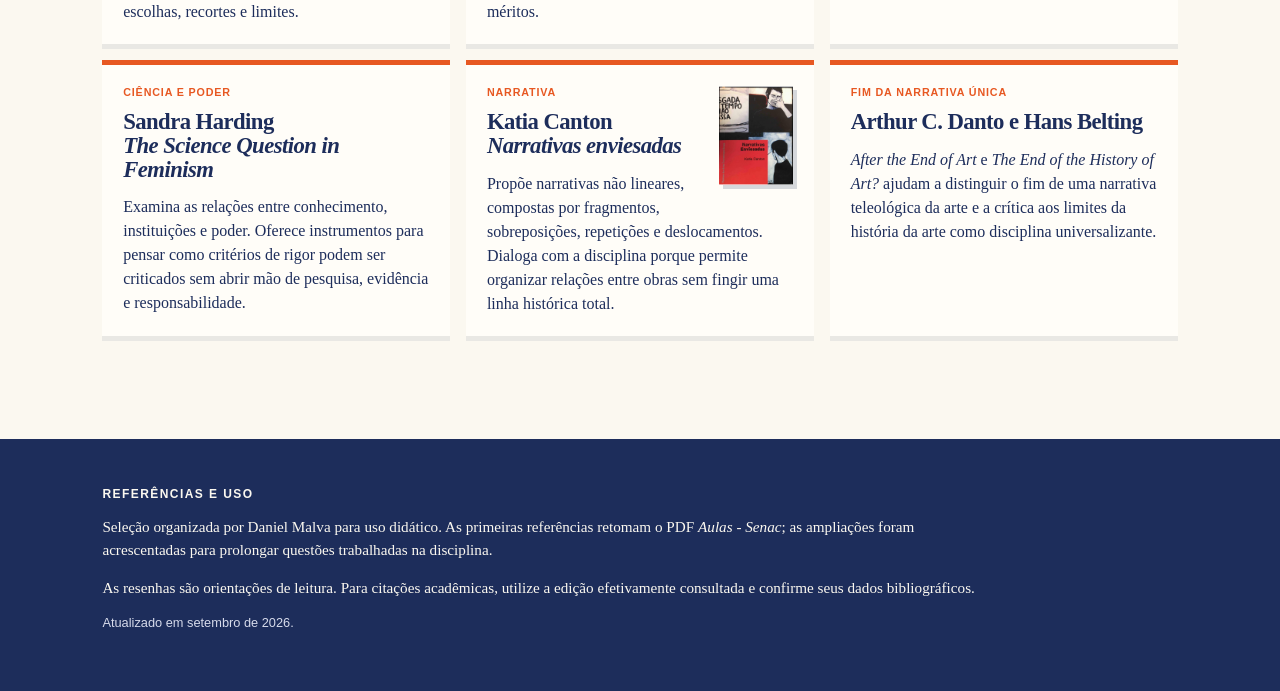
==== commit aa1f071c: "Redistribui capas na bibliografia comentada" ====
--- a/bibliografia.html
+++ b/bibliografia.html
@@ -4,7 +4,7 @@
     <meta charset="utf-8">
     <meta name="viewport" content="width=device-width, initial-scale=1">
     <meta name="description" content="Bibliografia comentada para o material Moderno e modernismo do Senac Lapa Scipião.">
-    <title>Bibliografia comentada | Moderno e modernismo</title>
+    <title>Bibliografia de apoio | História da Arte Contemporânea · Pós-graduação em Fotografia · SENAC</title>
     <link rel="stylesheet" href="assets/styles.css">
   </head>
   <body>
@@ -19,11 +19,6 @@
       <section class="section intro-grid" aria-labelledby="como-usar">
         <div><p class="eyebrow">Como usar esta página</p><h2 id="como-usar">Uma bibliografia é também uma escolha de percurso.</h2></div>
         <div class="prose"><p>As obras da primeira parte foram apresentadas nos slides de <em>Aulas - Senac</em>. As resenhas não substituem a leitura: indicam o problema que cada livro pode ajudar a formular e, quando necessário, o cuidado crítico com que ele deve ser mobilizado.</p><p>A segunda parte amplia o curso para questões contemporâneas de narrativa, imagem, posição, guerra, racismo e arquivo. Não é uma bibliografia obrigatória, nem um novo cânone. É uma constelação para pesquisas futuras.</p></div>
-      </section>
-
-      <section class="section bookshelf-section" aria-labelledby="estantes-titulo">
-        <div class="section-heading"><div><p class="eyebrow">Leituras que atravessam a disciplina</p><h2 id="estantes-titulo">Três livros, três entradas.</h2></div><p>História da arte, fotografia e formas não lineares de narrar compõem o núcleo visual desta bibliografia.</p></div>
-        <div class="bookshelf"><figure><img src="assets/capa-katy-hessel.jpg" alt="Capa do livro A história da arte sem os homens, de Katy Hessel."><figcaption><strong>Katy Hessel</strong><em>A história da arte sem os homens</em></figcaption></figure><figure><img src="assets/capa-charlotte-cotton.jpg" alt="Capa do livro The Photograph as Contemporary Art, de Charlotte Cotton."><figcaption><strong>Charlotte Cotton</strong><em>The Photograph as Contemporary Art</em></figcaption></figure><figure><img src="assets/capa-katia-canton.jpg" alt="Capa do livro Narrativas enviesadas, de Katia Canton."><figcaption><strong>Katia Canton</strong><em>Narrativas enviesadas</em></figcaption></figure></div>
       </section>
 
       <section id="modernidade" class="section reading-section">
@@ -54,7 +49,7 @@
         <div class="section-heading"><div><p class="eyebrow">03 · fotografia, imagem e verdade</p><h2>O que uma imagem faz além de representar?</h2></div><p>Um eixo para estudantes de fotografia situarem o meio dentro da arte, da técnica e das políticas de visibilidade.</p></div>
         <div class="reading-grid">
           <article class="reading-card"><p class="tag">Entre meios</p><h3>Laura González Flores<br><em>Fotografia e pintura: dois meios diferentes?</em></h3><p>Questiona a narrativa que apresenta a fotografia como simples culminação da representação realista. Ajuda a comparar pintura e fotografia sem reduzir ambas à semelhança ou à verdade visual.</p></article>
-          <article class="reading-card"><p class="tag">Arte contemporânea</p><h3>Charlotte Cotton<br><em>The Photograph as Contemporary Art</em></h3><p>Organiza práticas fotográficas por problemas, e não por uma evolução técnica. É especialmente útil para discutir encenação, arquivo, intimidade, materialidade e circulação da fotografia no campo ampliado da arte.</p></article>
+          <article class="reading-card"><img class="book-cover" src="assets/capa-charlotte-cotton.jpg" alt="Capa do livro The Photograph as Contemporary Art, de Charlotte Cotton."><p class="tag">Arte contemporânea</p><h3>Charlotte Cotton<br><em>The Photograph as Contemporary Art</em></h3><p>Organiza práticas fotográficas por problemas, e não por uma evolução técnica. É especialmente útil para discutir encenação, arquivo, intimidade, materialidade e circulação da fotografia no campo ampliado da arte.</p></article>
           <article class="reading-card"><p class="tag">Verdade e ficção</p><h3>Joan Fontcuberta<br><em>A câmera de Pandora</em></h3><p>Investiga a crise contemporânea da verdade fotográfica. Sua contribuição é deslocar a pergunta “a imagem é verdadeira?” para as condições técnicas, políticas e institucionais que produzem crença.</p></article>
           <article class="reading-card"><p class="tag">Linguagem e racismo</p><h3>Gabriel Nascimento<br><em>Racismo linguístico</em></h3><p>Amplia a discussão para os modos pelos quais a linguagem organiza hierarquias raciais. É uma leitura importante para pensar legendas, arquivo, classificação, metadados e os vocabulários que enquadram imagens.</p></article>
           <article class="reading-card"><p class="tag">Cidadania visual</p><h3>Ariella Aïsha Azoulay<br><em>The Civil Contract of Photography</em></h3><p>Propõe compreender a fotografia como relação política entre quem fotografa, quem é fotografada e quem vê. Ajuda a discutir imagens de violência, direitos de aparecer e responsabilidade diante do arquivo.</p></article>
@@ -65,11 +60,11 @@
       <section id="contemporaneo" class="section reading-section">
         <div class="section-heading"><div><p class="eyebrow">04 · arte contemporânea e historiografia</p><h2>Narrar, situar, reescrever.</h2></div><p>Referências para manter aberta a pergunta sobre quem escreve história da arte e sob quais condições.</p></div>
         <div class="reading-grid">
-          <article class="reading-card"><p class="tag">Leitura-base</p><h3>Katy Hessel<br><em>A história da arte sem os homens</em></h3><p>Reorganiza a história da arte pelas artistas e pelos critérios que produziram sua exclusão. Não deve ser tratada como cânone substituto, mas como intervenção historiográfica a ser lida com atenção a escolhas, recortes e limites.</p></article>
+          <article class="reading-card"><img class="book-cover" src="assets/capa-katy-hessel.jpg" alt="Capa do livro A história da arte sem os homens, de Katy Hessel."><p class="tag">Leitura-base</p><h3>Katy Hessel<br><em>A história da arte sem os homens</em></h3><p>Reorganiza a história da arte pelas artistas e pelos critérios que produziram sua exclusão. Não deve ser tratada como cânone substituto, mas como intervenção historiográfica a ser lida com atenção a escolhas, recortes e limites.</p></article>
           <article class="reading-card"><p class="tag">Instituições</p><h3>Linda Nochlin<br><em>Why Have There Been No Great Women Artists?</em></h3><p>Ensaio que troca a explicação do talento individual pela análise das instituições que autorizam estudo, trabalho, circulação e reconhecimento. É uma chave para ler cânone como estrutura, não como coleção inocente de méritos.</p></article>
           <article class="reading-card"><p class="tag">Posicionamento</p><h3>Donna Haraway<br><em>Simians, Cyborgs, and Women</em></h3><p>Reúne textos fundamentais sobre saber situado. Ajuda a compreender que objetividade não é visão de lugar nenhum, mas responsabilidade pelas condições a partir das quais se vê, escreve e pesquisa.</p></article>
           <article class="reading-card"><p class="tag">Ciência e poder</p><h3>Sandra Harding<br><em>The Science Question in Feminism</em></h3><p>Examina as relações entre conhecimento, instituições e poder. Oferece instrumentos para pensar como critérios de rigor podem ser criticados sem abrir mão de pesquisa, evidência e responsabilidade.</p></article>
-          <article class="reading-card"><p class="tag">Narrativa</p><h3>Katia Canton<br><em>Narrativas enviesadas</em></h3><p>Propõe narrativas não lineares, compostas por fragmentos, sobreposições, repetições e deslocamentos. Dialoga com a disciplina porque permite organizar relações entre obras sem fingir uma linha histórica total.</p></article>
+          <article class="reading-card"><img class="book-cover" src="assets/capa-katia-canton.jpg" alt="Capa do livro Narrativas enviesadas, de Katia Canton."><p class="tag">Narrativa</p><h3>Katia Canton<br><em>Narrativas enviesadas</em></h3><p>Propõe narrativas não lineares, compostas por fragmentos, sobreposições, repetições e deslocamentos. Dialoga com a disciplina porque permite organizar relações entre obras sem fingir uma linha histórica total.</p></article>
           <article class="reading-card"><p class="tag">Fim da narrativa única</p><h3>Arthur C. Danto e Hans Belting</h3><p><em>After the End of Art</em> e <em>The End of the History of Art?</em> ajudam a distinguir o fim de uma narrativa teleológica da arte e a crítica aos limites da história da arte como disciplina universalizante.</p></article>
         </div>
       </section>
--- a/assets/styles.css
+++ b/assets/styles.css
@@ -76,23 +76,14 @@
 .reading-card h3 { margin: .15rem 0 .85rem; font-size: 1.42rem; line-height: 1.05; letter-spacing: -.025em; }
 .reading-card p { margin: 0; font-size: 1rem; }
 .reading-card .tag { margin-bottom: .7rem; color: var(--accent); text-transform: uppercase; letter-spacing: .08em; font: 700 .67rem/1.2 Arial, sans-serif; }
-.bookshelf-section { background: var(--ink); color: var(--paper); }
-.bookshelf-section h2 { color: var(--paper); }
-.bookshelf-section .section-heading > p { color: #d7dbeb; }
-.bookshelf { display: grid; grid-template-columns: repeat(3, minmax(0, 1fr)); gap: clamp(1.5rem, 5vw, 4.5rem); max-width: 900px; margin: 3rem auto 0; }
-.bookshelf figure { margin: 0; }
-.bookshelf img { display: block; width: 100%; max-width: 250px; aspect-ratio: 2 / 3; object-fit: cover; margin: 0 auto; box-shadow: 12px 12px 0 rgba(239,200,74,.82); }
-.bookshelf figcaption { max-width: 250px; margin: 1.1rem auto 0; font-size: 1.05rem; }
-.bookshelf figcaption strong, .bookshelf figcaption em { display: block; }
-.bookshelf figcaption strong { color: var(--yellow); font-family: Arial, sans-serif; font-size: .78rem; letter-spacing: .08em; text-transform: uppercase; }
+.book-cover { float: right; width: 74px; max-height: 112px; object-fit: cover; margin: 0 0 .8rem 1rem; box-shadow: 4px 4px 0 rgba(29,45,91,.18); }
 
 footer { padding: 3rem clamp(1.3rem, 8vw, 10rem); background: var(--ink); color: var(--paper); font-size: .95rem; }
 footer p { max-width: 55rem; }
 .footer-note { color: #d7dbeb; font: .8rem Arial, sans-serif; }
 
 @media (max-width: 720px) {
-  .intro-grid, .section-heading, .pathways, .question-grid, .reading-grid, .bookshelf { grid-template-columns: 1fr; }
-  .bookshelf { max-width: 250px; }
+  .intro-grid, .section-heading, .pathways, .question-grid, .reading-grid { grid-template-columns: 1fr; }
   .hero { min-height: 65vh; }
   h1 {
     font-size: clamp(2.5rem, 11vw, 3.6rem);
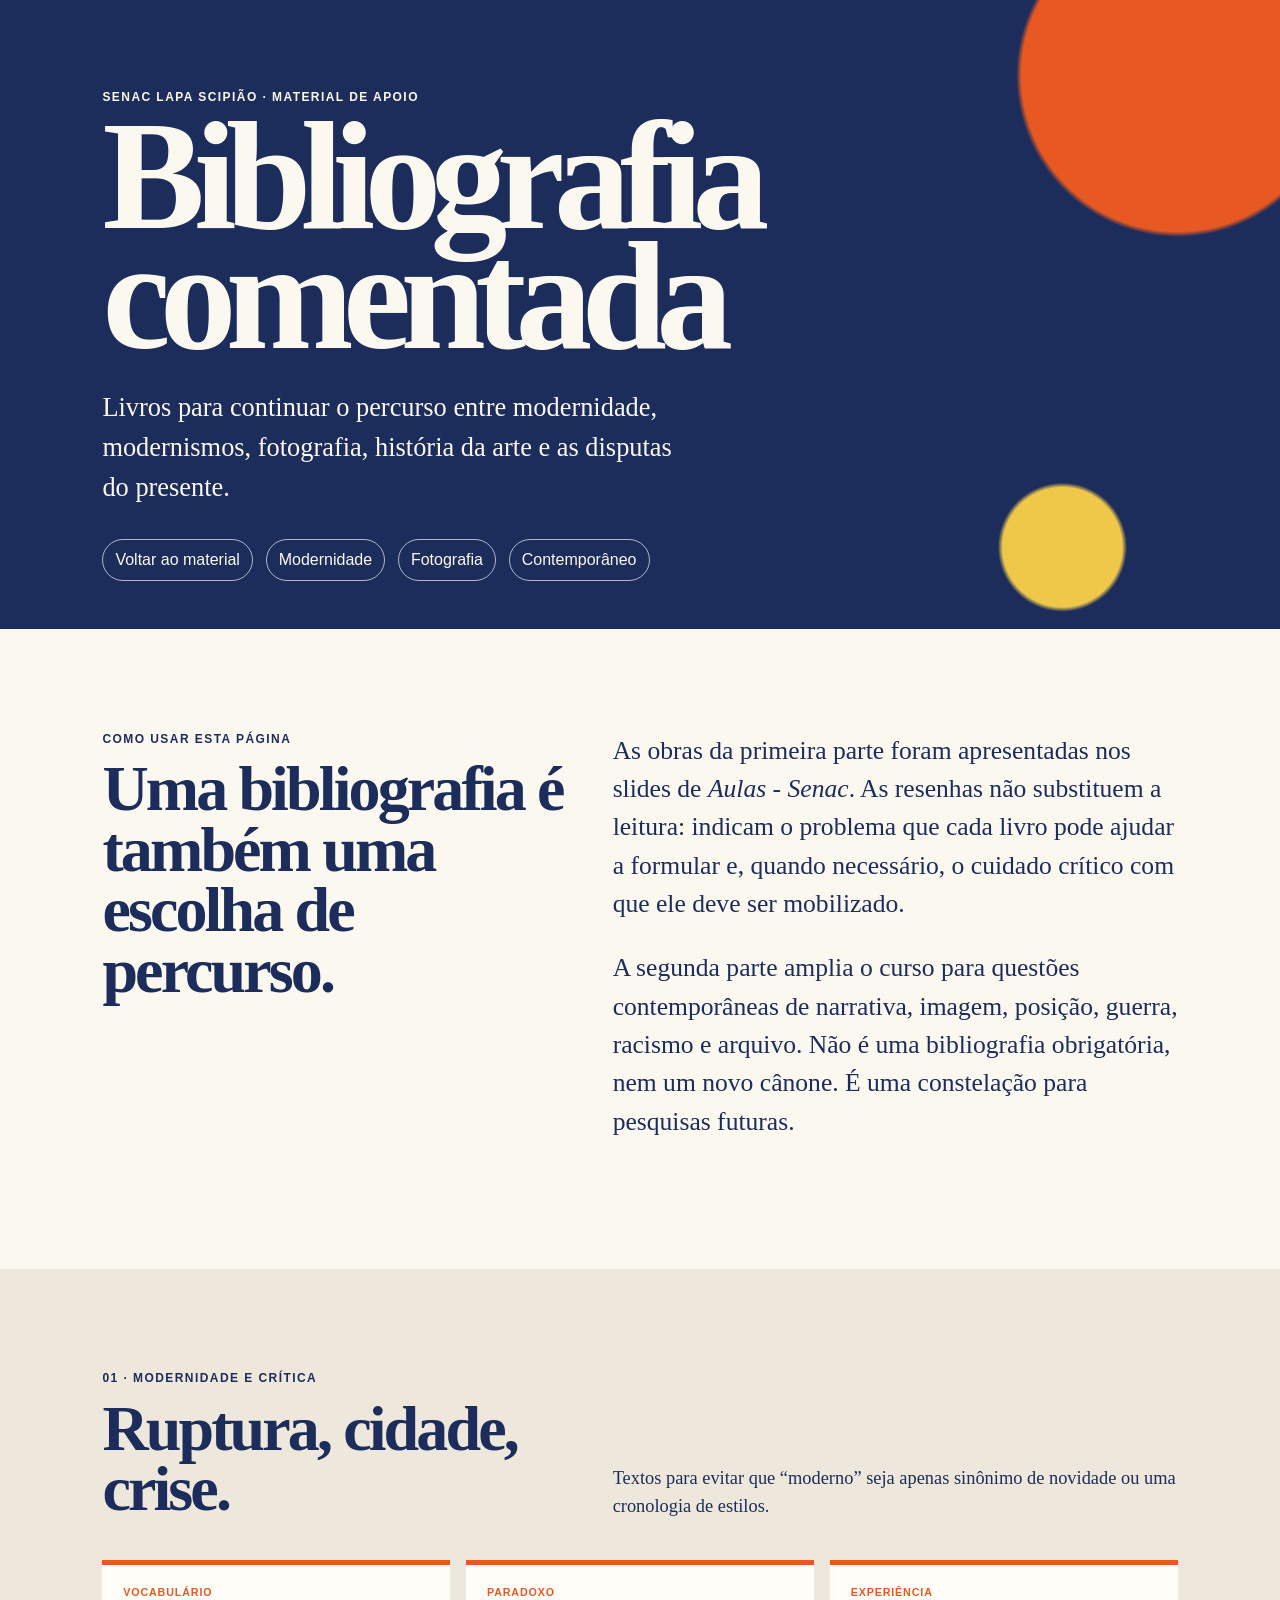
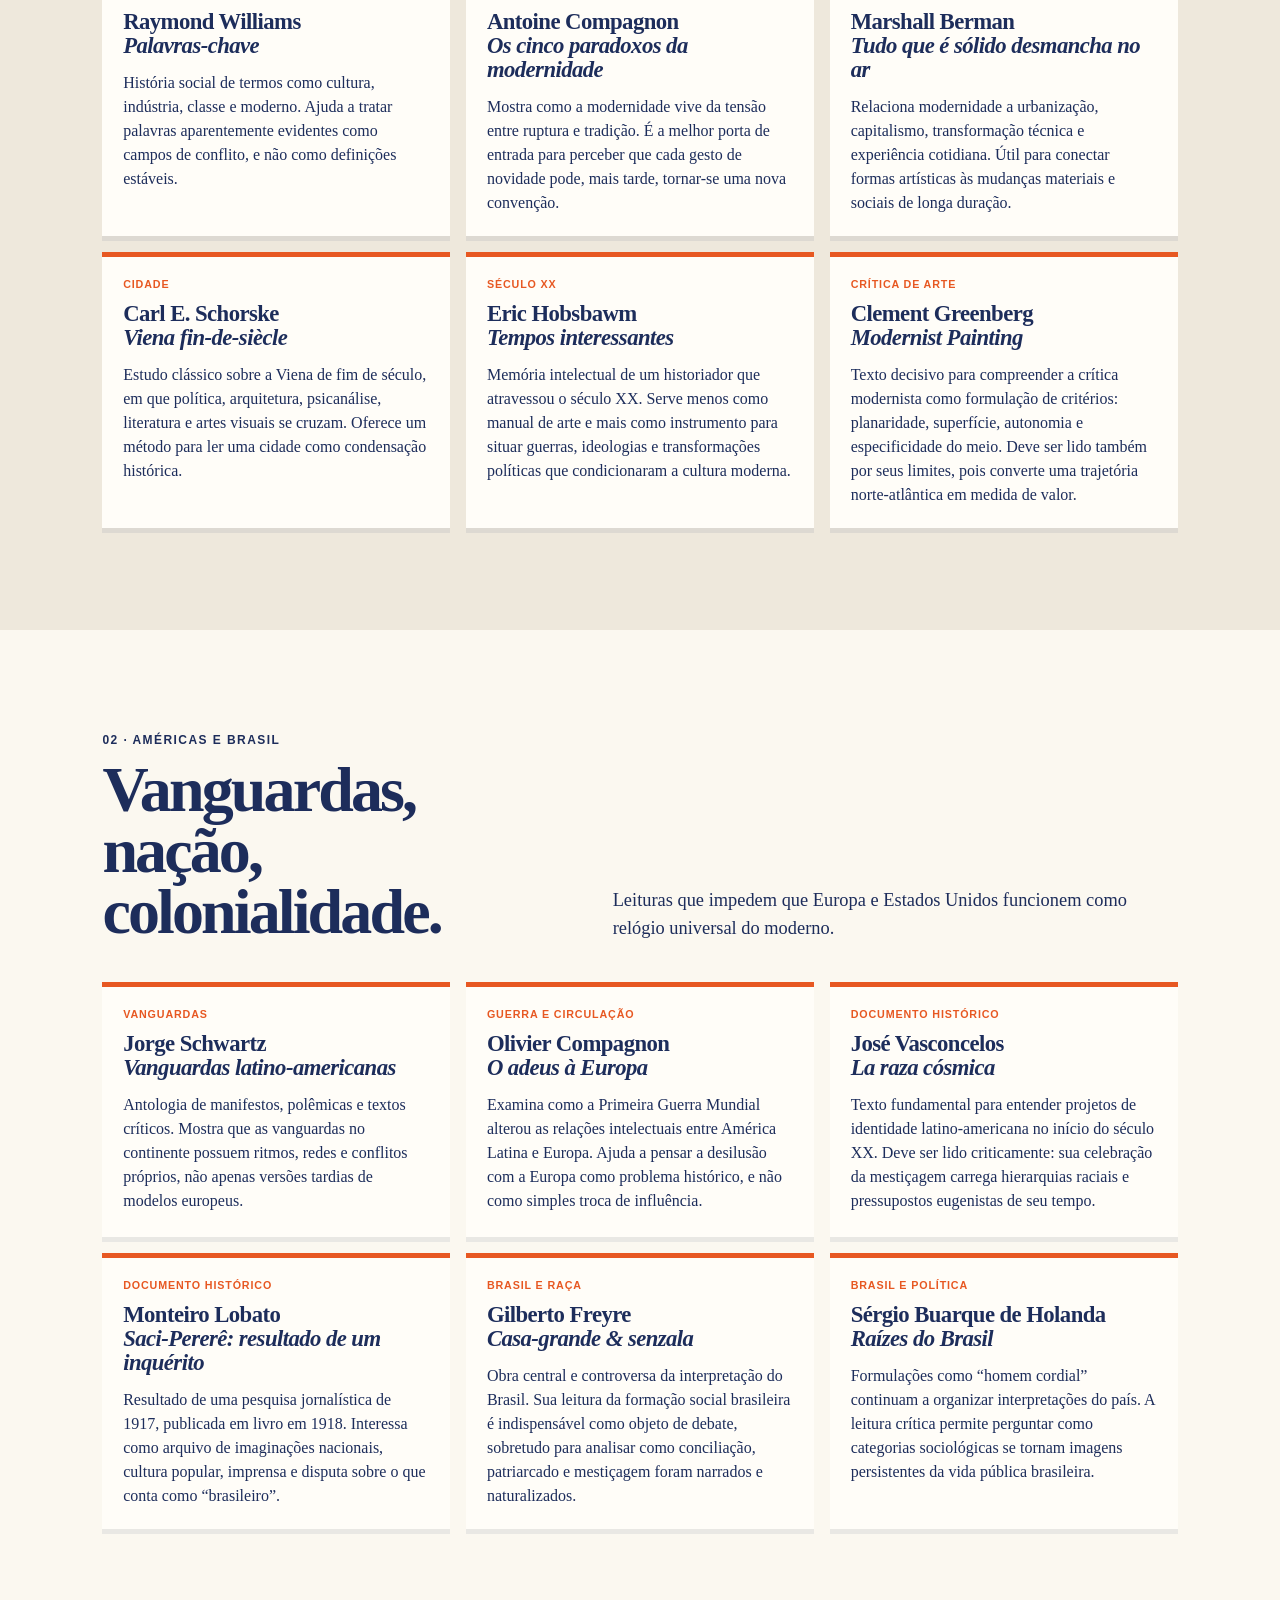
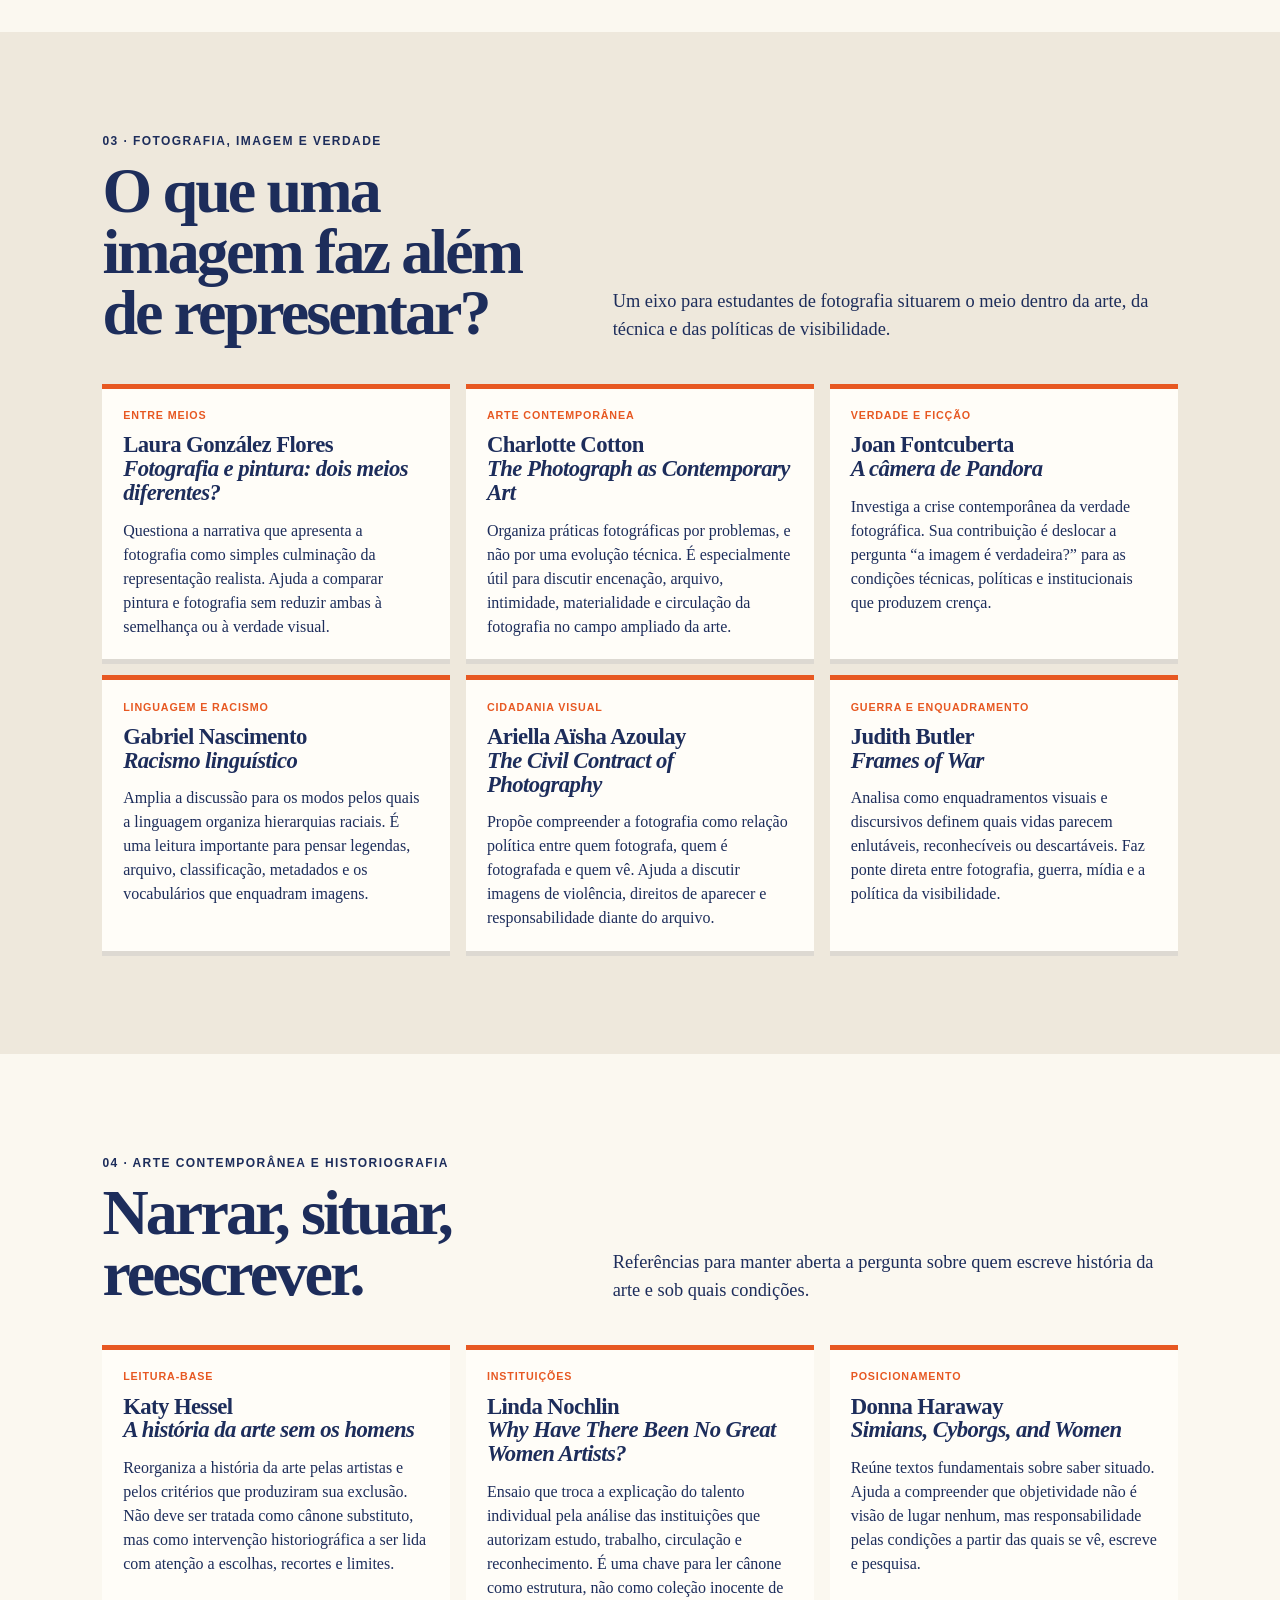
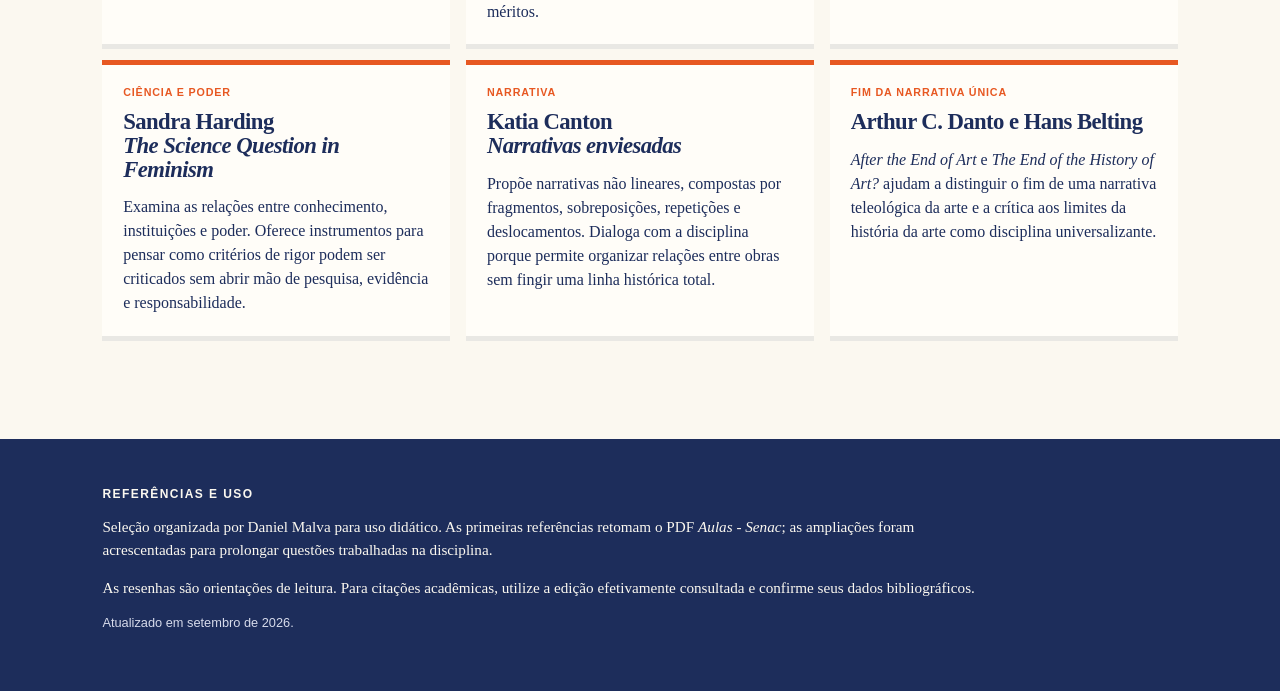
==== commit 1b7fdb5e: "Remove capas da bibliografia comentada" ====
--- a/bibliografia.html
+++ b/bibliografia.html
@@ -49,7 +49,7 @@
         <div class="section-heading"><div><p class="eyebrow">03 · fotografia, imagem e verdade</p><h2>O que uma imagem faz além de representar?</h2></div><p>Um eixo para estudantes de fotografia situarem o meio dentro da arte, da técnica e das políticas de visibilidade.</p></div>
         <div class="reading-grid">
           <article class="reading-card"><p class="tag">Entre meios</p><h3>Laura González Flores<br><em>Fotografia e pintura: dois meios diferentes?</em></h3><p>Questiona a narrativa que apresenta a fotografia como simples culminação da representação realista. Ajuda a comparar pintura e fotografia sem reduzir ambas à semelhança ou à verdade visual.</p></article>
-          <article class="reading-card"><img class="book-cover" src="assets/capa-charlotte-cotton.jpg" alt="Capa do livro The Photograph as Contemporary Art, de Charlotte Cotton."><p class="tag">Arte contemporânea</p><h3>Charlotte Cotton<br><em>The Photograph as Contemporary Art</em></h3><p>Organiza práticas fotográficas por problemas, e não por uma evolução técnica. É especialmente útil para discutir encenação, arquivo, intimidade, materialidade e circulação da fotografia no campo ampliado da arte.</p></article>
+          <article class="reading-card"><p class="tag">Arte contemporânea</p><h3>Charlotte Cotton<br><em>The Photograph as Contemporary Art</em></h3><p>Organiza práticas fotográficas por problemas, e não por uma evolução técnica. É especialmente útil para discutir encenação, arquivo, intimidade, materialidade e circulação da fotografia no campo ampliado da arte.</p></article>
           <article class="reading-card"><p class="tag">Verdade e ficção</p><h3>Joan Fontcuberta<br><em>A câmera de Pandora</em></h3><p>Investiga a crise contemporânea da verdade fotográfica. Sua contribuição é deslocar a pergunta “a imagem é verdadeira?” para as condições técnicas, políticas e institucionais que produzem crença.</p></article>
           <article class="reading-card"><p class="tag">Linguagem e racismo</p><h3>Gabriel Nascimento<br><em>Racismo linguístico</em></h3><p>Amplia a discussão para os modos pelos quais a linguagem organiza hierarquias raciais. É uma leitura importante para pensar legendas, arquivo, classificação, metadados e os vocabulários que enquadram imagens.</p></article>
           <article class="reading-card"><p class="tag">Cidadania visual</p><h3>Ariella Aïsha Azoulay<br><em>The Civil Contract of Photography</em></h3><p>Propõe compreender a fotografia como relação política entre quem fotografa, quem é fotografada e quem vê. Ajuda a discutir imagens de violência, direitos de aparecer e responsabilidade diante do arquivo.</p></article>
@@ -60,11 +60,11 @@
       <section id="contemporaneo" class="section reading-section">
         <div class="section-heading"><div><p class="eyebrow">04 · arte contemporânea e historiografia</p><h2>Narrar, situar, reescrever.</h2></div><p>Referências para manter aberta a pergunta sobre quem escreve história da arte e sob quais condições.</p></div>
         <div class="reading-grid">
-          <article class="reading-card"><img class="book-cover" src="assets/capa-katy-hessel.jpg" alt="Capa do livro A história da arte sem os homens, de Katy Hessel."><p class="tag">Leitura-base</p><h3>Katy Hessel<br><em>A história da arte sem os homens</em></h3><p>Reorganiza a história da arte pelas artistas e pelos critérios que produziram sua exclusão. Não deve ser tratada como cânone substituto, mas como intervenção historiográfica a ser lida com atenção a escolhas, recortes e limites.</p></article>
+          <article class="reading-card"><p class="tag">Leitura-base</p><h3>Katy Hessel<br><em>A história da arte sem os homens</em></h3><p>Reorganiza a história da arte pelas artistas e pelos critérios que produziram sua exclusão. Não deve ser tratada como cânone substituto, mas como intervenção historiográfica a ser lida com atenção a escolhas, recortes e limites.</p></article>
           <article class="reading-card"><p class="tag">Instituições</p><h3>Linda Nochlin<br><em>Why Have There Been No Great Women Artists?</em></h3><p>Ensaio que troca a explicação do talento individual pela análise das instituições que autorizam estudo, trabalho, circulação e reconhecimento. É uma chave para ler cânone como estrutura, não como coleção inocente de méritos.</p></article>
           <article class="reading-card"><p class="tag">Posicionamento</p><h3>Donna Haraway<br><em>Simians, Cyborgs, and Women</em></h3><p>Reúne textos fundamentais sobre saber situado. Ajuda a compreender que objetividade não é visão de lugar nenhum, mas responsabilidade pelas condições a partir das quais se vê, escreve e pesquisa.</p></article>
           <article class="reading-card"><p class="tag">Ciência e poder</p><h3>Sandra Harding<br><em>The Science Question in Feminism</em></h3><p>Examina as relações entre conhecimento, instituições e poder. Oferece instrumentos para pensar como critérios de rigor podem ser criticados sem abrir mão de pesquisa, evidência e responsabilidade.</p></article>
-          <article class="reading-card"><img class="book-cover" src="assets/capa-katia-canton.jpg" alt="Capa do livro Narrativas enviesadas, de Katia Canton."><p class="tag">Narrativa</p><h3>Katia Canton<br><em>Narrativas enviesadas</em></h3><p>Propõe narrativas não lineares, compostas por fragmentos, sobreposições, repetições e deslocamentos. Dialoga com a disciplina porque permite organizar relações entre obras sem fingir uma linha histórica total.</p></article>
+          <article class="reading-card"><p class="tag">Narrativa</p><h3>Katia Canton<br><em>Narrativas enviesadas</em></h3><p>Propõe narrativas não lineares, compostas por fragmentos, sobreposições, repetições e deslocamentos. Dialoga com a disciplina porque permite organizar relações entre obras sem fingir uma linha histórica total.</p></article>
           <article class="reading-card"><p class="tag">Fim da narrativa única</p><h3>Arthur C. Danto e Hans Belting</h3><p><em>After the End of Art</em> e <em>The End of the History of Art?</em> ajudam a distinguir o fim de uma narrativa teleológica da arte e a crítica aos limites da história da arte como disciplina universalizante.</p></article>
         </div>
       </section>
--- a/assets/styles.css
+++ b/assets/styles.css
@@ -76,7 +76,6 @@
 .reading-card h3 { margin: .15rem 0 .85rem; font-size: 1.42rem; line-height: 1.05; letter-spacing: -.025em; }
 .reading-card p { margin: 0; font-size: 1rem; }
 .reading-card .tag { margin-bottom: .7rem; color: var(--accent); text-transform: uppercase; letter-spacing: .08em; font: 700 .67rem/1.2 Arial, sans-serif; }
-.book-cover { float: right; width: 74px; max-height: 112px; object-fit: cover; margin: 0 0 .8rem 1rem; box-shadow: 4px 4px 0 rgba(29,45,91,.18); }
 
 footer { padding: 3rem clamp(1.3rem, 8vw, 10rem); background: var(--ink); color: var(--paper); font-size: .95rem; }
 footer p { max-width: 55rem; }
